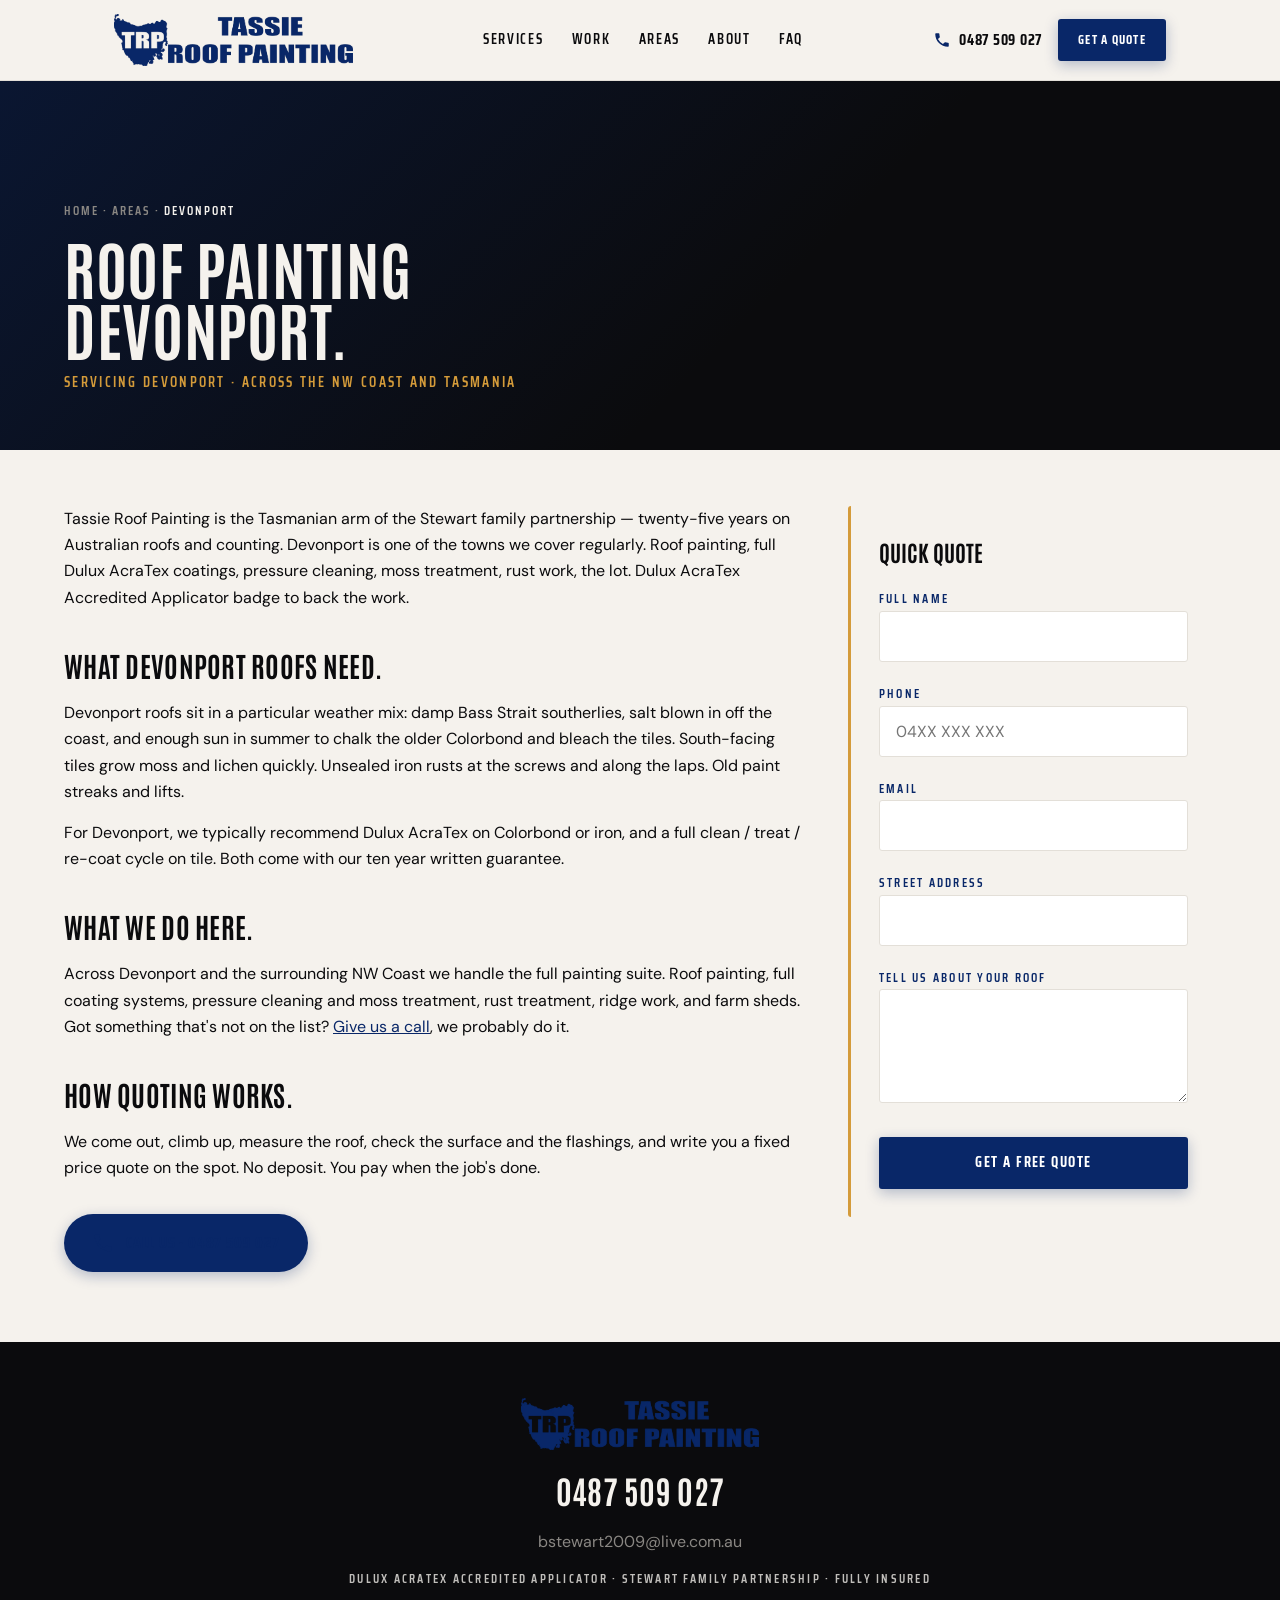
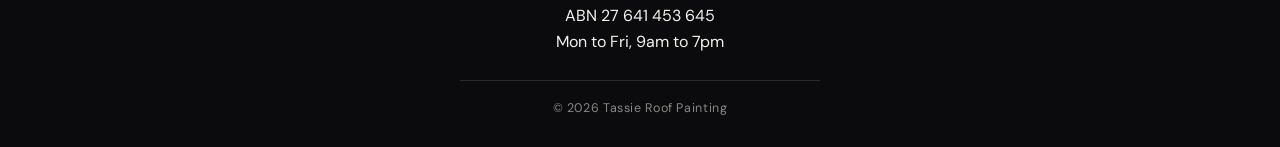
==== service-area.html @ 0e44b900 "Initial site build" ====
<!DOCTYPE html>
<html lang="en-AU">
<head>
  <meta charset="UTF-8">
  <meta name="viewport" content="width=device-width, initial-scale=1.0">
  <title>Roof Painting Devonport · Tassie Roof Painting</title>
  <meta name="description" content="Roof painting for Devonport homes. Colorbond respray, tile re-coating, pressure cleaning, rust treatment. Dulux AcraTex Accredited. Ten year written guarantee. Call 0487 509 027.">

  <link rel="icon" type="image/png" href="images/favicon.png">
  <link rel="icon" type="image/png" sizes="32x32" href="images/favicon.png">
  <link rel="icon" type="image/png" sizes="192x192" href="images/favicon.png">
  <link rel="apple-touch-icon" href="images/favicon.png">
  <link rel="shortcut icon" href="images/favicon.png">
  <meta name="theme-color" content="#092768">

  <link rel="preconnect" href="https://fonts.googleapis.com">
  <link rel="preconnect" href="https://fonts.gstatic.com" crossorigin>
  <link href="https://fonts.googleapis.com/css2?family=Antonio:wght@400;600;700&family=Saira+Condensed:wght@400;500;600;700&family=DM+Sans:wght@400;500;600;700&display=swap" rel="stylesheet">
  <link rel="stylesheet" href="css/main.css">
</head>
<body>

<!-- Hidden Netlify form pre-registration -->
<form name="quote" netlify netlify-honeypot="bot-field" hidden>
  <input type="text" name="name"><input type="tel" name="phone"><input type="email" name="email">
  <input type="text" name="street_address"><textarea name="message"></textarea>
  <input type="file" name="roof_photos" multiple><input type="text" name="bot-field">
</form>

<template id="quote-fields-template">
  <div class="field"><label><span class="field-label">Full Name</span><input type="text" name="name" required autocomplete="name"></label></div>
  <div class="field"><label><span class="field-label">Phone</span><input type="tel" name="phone" required autocomplete="tel" placeholder="04XX XXX XXX"></label></div>
  <div class="field"><label><span class="field-label">Email</span><input type="email" name="email" required autocomplete="email"></label></div>
  <div class="field"><label><span class="field-label">Street address</span><input type="text" name="street_address" required></label></div>
  <div class="field"><label><span class="field-label">Tell us about your roof</span><textarea name="message" required rows="4"></textarea></label></div>
  <button type="submit" class="btn btn-primary form-submit">Get a Free Quote</button>
</template>

<!-- HEADER -->
<header class="site-header" id="site-header">
  <nav class="nav wrap" aria-label="Primary">
    <a href="/" class="brand"><img src="images/logo.png" alt="Tassie Roof Painting" class="brand-logo" width="2911" height="634"></a>
    <ul class="nav-links">
      <li><a href="/#services">Services</a></li>
      <li><a href="/#work">Work</a></li>
      <li><a href="/#areas">Areas</a></li>
      <li><a href="/#about">About</a></li>
      <li><a href="/#faq">FAQ</a></li>
    </ul>
    <div class="nav-cta">
      <a href="tel:0487509027" class="nav-phone">
        <svg viewBox="0 0 24 24" fill="currentColor" aria-hidden="true"><path d="M20 15.5c-1.25 0-2.45-.2-3.57-.57a1 1 0 00-1.02.24l-2.2 2.2a15.1 15.1 0 01-6.59-6.59l2.2-2.2a1 1 0 00.24-1.02A11.36 11.36 0 018.5 4a1 1 0 00-1-1H4a1 1 0 00-1 1c0 9.39 7.61 17 17 17a1 1 0 001-1v-3.5a1 1 0 00-1-1z"/></svg>
        0487 509 027
      </a>
      <button type="button" class="btn btn-primary" data-open-quote>Get a Quote</button>
    </div>
    <button class="nav-burger" aria-label="Open menu" aria-controls="mobile-sheet"><span></span></button>
  </nav>
</header>

<div class="mobile-sheet" id="mobile-sheet" role="dialog" aria-modal="true" aria-hidden="true">
  <div class="mobile-sheet-head">
    <a href="/" class="brand"><img src="images/logo.png" alt="Tassie Roof Painting" class="brand-logo" width="2911" height="634"></a>
    <button class="close" aria-label="Close menu">&#x2715;</button>
  </div>
  <ul>
    <li><a href="/#services">Services</a></li>
    <li><a href="/#work">Work</a></li>
    <li><a href="/#areas">Areas</a></li>
    <li><a href="/#about">About</a></li>
    <li><a href="/#faq">FAQ</a></li>
  </ul>
  <div class="mobile-cta">
    <a href="tel:0487509027" class="btn btn-outline-light">Call 0487 509 027</a>
    <button type="button" class="btn btn-primary" data-open-quote>Get a Quote</button>
  </div>
</div>

<!-- LOCAL HERO -->
<section class="local-hero">
  <div class="wrap">
    <nav class="breadcrumb" aria-label="Breadcrumb">
      <a href="/">Home</a> &middot; <a href="/#areas">Areas</a> &middot; <span class="current">Devonport</span>
    </nav>
    <h1 class="display">Roof Painting<br>Devonport.</h1>
    <p class="sub">Servicing Devonport &middot; Across the NW Coast and Tasmania</p>
  </div>
</section>

<!-- BODY -->
<section class="section-paper">
  <div class="wrap local-body">
    <div class="content">
      <p>Tassie Roof Painting is the Tasmanian arm of the Stewart family partnership &mdash; twenty-five years on Australian roofs and counting. Devonport is one of the towns we cover regularly. Roof painting, full Dulux AcraTex coatings, pressure cleaning, moss treatment, rust work, the lot. Dulux AcraTex Accredited Applicator badge to back the work.</p>

      <h2>What Devonport roofs need.</h2>
      <p>Devonport roofs sit in a particular weather mix: damp Bass Strait southerlies, salt blown in off the coast, and enough sun in summer to chalk the older Colorbond and bleach the tiles. South-facing tiles grow moss and lichen quickly. Unsealed iron rusts at the screws and along the laps. Old paint streaks and lifts.</p>
      <p>For Devonport, we typically recommend Dulux AcraTex on Colorbond or iron, and a full clean / treat / re-coat cycle on tile. Both come with our ten year written guarantee.</p>

      <h2>What we do here.</h2>
      <p>Across Devonport and the surrounding NW Coast we handle the full painting suite. Roof painting, full coating systems, pressure cleaning and moss treatment, rust treatment, ridge work, and farm sheds. Got something that's not on the list? <a href="tel:0487509027">Give us a call</a>, we probably do it.</p>

      <h2>How quoting works.</h2>
      <p>We come out, climb up, measure the roof, check the surface and the flashings, and write you a fixed price quote on the spot. No deposit. You pay when the job's done.</p>

      <p style="margin-top:32px;">
        <a href="tel:0487509027" class="phone-pill">
          <svg viewBox="0 0 24 24" fill="currentColor" aria-hidden="true"><path d="M20 15.5c-1.25 0-2.45-.2-3.57-.57a1 1 0 00-1.02.24l-2.2 2.2a15.1 15.1 0 01-6.59-6.59l2.2-2.2a1 1 0 00.24-1.02A11.36 11.36 0 018.5 4a1 1 0 00-1-1H4a1 1 0 00-1 1c0 9.39 7.61 17 17 17a1 1 0 001-1v-3.5a1 1 0 00-1-1z"/></svg>
          <span>Call Us &middot; 0487 509 027</span>
        </a>
      </p>
    </div>

    <aside class="sidebar">
      <h3>Quick Quote</h3>
      <form class="quote-form" name="quote" method="POST" action="/thanks.html" enctype="multipart/form-data" data-netlify="true" netlify-honeypot="bot-field" data-inject-quote-fields>
        <input type="hidden" name="form-name" value="quote">
        <input type="hidden" name="suburb" value="Devonport">
        <p class="honey-field" aria-hidden="true"><label>Don't fill this out: <input name="bot-field" tabindex="-1" autocomplete="off"></label></p>
      </form>
    </aside>
  </div>
</section>

<!-- FOOTER -->
<footer class="footer">
  <div class="wrap">
    <div class="footer-stack">
      <a href="/" class="footer-logo-link" aria-label="Tassie Roof Painting">
        <img src="images/logo.png" alt="Tassie Roof Painting" class="brand-logo" width="2911" height="634">
      </a>
      <a href="tel:0487509027" class="footer-phone">0487 509 027</a>
      <a href="mailto:bstewart2009@live.com.au" class="footer-email">bstewart2009@live.com.au</a>
      <div class="footer-creds">Dulux AcraTex Accredited Applicator &middot; Stewart Family Partnership &middot; Fully Insured</div>
      <div class="footer-meta">
        <p>ABN 27 641 453 645</p>
        <p>Mon to Fri, 9am to 7pm</p>
      </div>
      <div class="footer-line" aria-hidden="true"></div>
      <div class="footer-copy">&copy; <span id="current-year">2026</span> Tassie Roof Painting</div>
    </div>
  </div>
</footer>

<!-- STICKY MOBILE CTA -->
<div class="sticky-cta">
  <a href="tel:0487509027" class="btn btn-outline-light">
    <svg viewBox="0 0 24 24" fill="currentColor" aria-hidden="true"><path d="M20 15.5c-1.25 0-2.45-.2-3.57-.57a1 1 0 00-1.02.24l-2.2 2.2a15.1 15.1 0 01-6.59-6.59l2.2-2.2a1 1 0 00.24-1.02A11.36 11.36 0 018.5 4a1 1 0 00-1-1H4a1 1 0 00-1 1c0 9.39 7.61 17 17 17a1 1 0 001-1v-3.5a1 1 0 00-1-1z"/></svg>
    Call Us
  </a>
  <button type="button" class="btn btn-primary" data-open-quote>Get a Quote</button>
</div>

<!-- QUOTE MODAL -->
<div class="modal" id="quote-modal" role="dialog" aria-modal="true" aria-hidden="true">
  <div class="modal-backdrop" data-close-modal></div>
  <div class="modal-card">
    <button type="button" class="modal-close" aria-label="Close" data-close-modal>&#x2715;</button>
    <div class="modal-title">Quick Quote</div>
    <span class="modal-sub">Drop your details. We'll call you back within 24 hours.</span>
    <form class="modal-quote-form" name="quote" method="POST" action="/thanks.html" enctype="multipart/form-data" data-netlify="true" netlify-honeypot="bot-field" data-inject-quote-fields>
      <input type="hidden" name="form-name" value="quote">
      <input type="hidden" name="suburb" value="Devonport">
      <p class="honey-field" aria-hidden="true"><label>Don't fill this out: <input name="bot-field" tabindex="-1" autocomplete="off"></label></p>
    </form>
  </div>
</div>

<script src="js/main.js"></script>
</body>
</html>
---- css/main.css ----
/* ========================================================================
   Tassie Roof Painting — main.css
   Clean, premium, Tassie tradie. Logo navy + warm ochre accent. Mobile-first with desktop polish.
   ======================================================================== */

/* --- Reset / base --------------------------------------------------- */
*, *::before, *::after { box-sizing: border-box; }
html { -webkit-text-size-adjust: 100%; scroll-behavior: smooth; }
body {
  margin: 0;
  font-family: 'DM Sans', system-ui, sans-serif;
  font-size: 1rem;
  line-height: 1.6;
  color: var(--ink);
  background: var(--paper);
  overflow-x: hidden;
  -webkit-font-smoothing: antialiased;
  -moz-osx-font-smoothing: grayscale;
}
img, svg, video { display: block; max-width: 100%; height: auto; }
a { color: inherit; text-decoration: none; }
button { font: inherit; cursor: pointer; background: none; border: 0; color: inherit; padding: 0; }
ul, ol { margin: 0; padding: 0; list-style: none; }
h1, h2, h3, h4, h5, h6, p { margin: 0; }

/* --- Tokens --------------------------------------------------------- */
:root {
  --ink:        #0B0B0D;
  --graphite:   #1C1C1E;
  --steel:      #2A2A2E;
  --concrete:   #8A8783;
  --paper:      #F5F2ED;
  --line:       #E3DFD8;
  --brand:      #092768;
  --brand-deep: #051A48;
  --accent:     #D49B3A;
  --white:      #FFFFFF;

  --section-py: 56px;
  --max-w: 1200px;
  --header-w: 1100px;
  --pad-x: 24px;
  --radius: 3px;

  --font-display: 'Antonio', sans-serif;
  --font-ui:      'Saira Condensed', sans-serif;
  --font-body:    'DM Sans', system-ui, sans-serif;

  --shadow-sm: 0 2px 8px rgba(0,0,0,.06);
  --shadow-md: 0 8px 24px rgba(0,0,0,.10);
  --shadow-lg: 0 24px 60px rgba(0,0,0,.18);
  --shadow-brand:       0 4px 14px rgba(9,39,104,.28);
  --shadow-brand-hover: 0 8px 20px rgba(9,39,104,.40);
  --shadow-card-hover:  0 14px 28px -14px rgba(0,0,0,.25);

  --ease: cubic-bezier(.2,.6,.2,1);
  --t: 200ms;
}

@media (max-width: 720px) {
  :root { --section-py: 40px; --pad-x: 16px; }
}

/* --- Layout primitives --------------------------------------------- */
.wrap {
  max-width: var(--max-w);
  margin: 0 auto;
  padding: 0 var(--pad-x);
}
section { padding: var(--section-py) 0; }
.section-paper { background: var(--paper); color: var(--ink); }
.section-dark  { background: var(--ink);   color: var(--paper); }

.section-head {
  max-width: 820px;
  margin: 0 auto 28px;
  text-align: center;
}
.section-head h2 {
  font-family: var(--font-display);
  font-weight: 700;
  font-size: clamp(2rem, 3.5vw + 1rem, 3.5rem);
  line-height: 1;
  letter-spacing: 0.01em;
  text-transform: uppercase;
  margin: 12px 0 16px;
}
.section-head p {
  font-size: 1.0625rem;
  color: var(--concrete);
  max-width: 640px;
  margin: 0 auto;
}
.section-dark .section-head p { color: rgba(245,242,237,.78); }

.eyebrow {
  display: inline-block;
  font-family: var(--font-ui);
  font-weight: 600;
  font-size: 0.75rem;
  letter-spacing: 0.2em;
  text-transform: uppercase;
  color: var(--brand);
}
.section-dark .eyebrow { color: var(--accent); }

/* --- Reveal on scroll ---------------------------------------------- */
.reveal {
  opacity: 0;
  transform: translateY(16px);
  transition: opacity .7s var(--ease), transform .7s var(--ease);
}
.reveal.is-visible { opacity: 1; transform: translateY(0); }
@media (prefers-reduced-motion: reduce) {
  .reveal { opacity: 1 !important; transform: none !important; transition: none; }
}

/* --- Buttons ------------------------------------------------------- */
.btn {
  display: inline-flex;
  align-items: center;
  justify-content: center;
  gap: 10px;
  min-height: 52px;
  padding: 0 26px;
  font-family: var(--font-ui);
  font-weight: 700;
  font-size: 0.9rem;
  letter-spacing: 0.10em;
  text-transform: uppercase;
  border: 2px solid transparent;
  border-radius: var(--radius);
  transition: background var(--t) var(--ease), color var(--t) var(--ease),
              border-color var(--t) var(--ease), transform var(--t) var(--ease),
              box-shadow var(--t) var(--ease);
  white-space: nowrap;
}
.btn .arrow { width: 18px; height: 18px; transition: transform var(--t) var(--ease); }
.btn:hover { transform: translateY(-2px); }
.btn:hover .arrow { transform: translateX(4px); }

.btn-primary { background: var(--brand); color: #fff; border-color: var(--brand); box-shadow: var(--shadow-brand); }
.btn-primary:hover { background: var(--brand-deep); border-color: var(--brand-deep); box-shadow: var(--shadow-brand-hover); }
.btn-outline-light { background: transparent; color: var(--paper); border-color: var(--paper); }
.btn-outline-light:hover { background: var(--paper); color: var(--ink); }
.btn-outline-dark  { background: transparent; color: var(--ink); border-color: var(--ink); }
.btn-outline-dark:hover  { background: var(--ink); color: var(--paper); }

.phone-pill {
  display: inline-flex;
  align-items: center;
  gap: 12px;
  padding: 16px 28px;
  background: var(--brand);
  color: #fff;
  border-radius: 999px;
  font-family: var(--font-ui);
  font-weight: 700;
  letter-spacing: 0.05em;
  text-transform: uppercase;
  box-shadow: var(--shadow-brand);
  transition: background var(--t) var(--ease), transform var(--t) var(--ease), box-shadow var(--t) var(--ease);
}
.phone-pill svg { width: 22px; height: 22px; }
.phone-pill:hover { background: var(--brand-deep); transform: translateY(-2px); box-shadow: var(--shadow-brand-hover); }
.phone-pill-sm { padding: 12px 22px; font-size: 0.875rem; }
@media (max-width: 480px) {
  .phone-pill { padding: 12px 20px; font-size: 0.875rem; }
  .phone-pill svg { width: 18px; height: 18px; }
}

/* --- Top announce ticker ------------------------------------------ */
.announce-bar {
  position: relative;
  z-index: 1;
  background: var(--ink);
  color: var(--paper);
  border-bottom: 1px solid var(--steel);
  overflow: hidden;
  height: 40px;
  display: flex;
  align-items: center;
}
.announce-track {
  display: inline-flex;
  align-items: center;
  white-space: nowrap;
  animation: marquee 60s linear infinite;
  font-family: var(--font-ui);
  font-weight: 600;
  font-size: 0.78rem;
  letter-spacing: 0.18em;
  text-transform: uppercase;
}
.announce-track:hover { animation-play-state: paused; }
.announce-track span { padding: 0 18px; }
.announce-track .hot { color: var(--accent); }
.announce-track .dot { color: var(--steel); padding: 0 6px; }

@keyframes marquee {
  from { transform: translateX(0); }
  to   { transform: translateX(-50%); }
}

/* --- Site header / nav -------------------------------------------- */
.site-header {
  position: sticky;
  top: 0;
  z-index: 100;
  background: var(--paper);
  color: var(--ink);
  border-bottom: 1px solid var(--line);
  transition: background var(--t) var(--ease), box-shadow var(--t) var(--ease), border-color var(--t) var(--ease);
}
.site-header.is-scrolled {
  background: var(--paper);
  box-shadow: 0 4px 20px rgba(0,0,0,.08);
}
.nav {
  display: flex;
  align-items: center;
  justify-content: space-between;
  gap: 20px;
  padding: 14px 16px;
  max-width: var(--header-w);
  margin: 0 auto;
}
@media (min-width: 721px) {
  .nav { padding: 14px var(--pad-x); }
}
.brand { display: inline-flex; align-items: center; }
.brand-logo {
  height: 52px;
  width: auto;
  display: block;
  object-fit: contain;
}
.footer-brand .brand-logo,
.site-footer .brand-logo { height: 64px; }
.mobile-sheet-head .brand-logo { height: 38px; width: auto; display: block; }

.brand-text {
  font-family: var(--font-display);
  font-weight: 700;
  font-size: 1.5rem;
  letter-spacing: 0.01em;
  text-transform: uppercase;
  line-height: 0.9;
  color: var(--paper);
}
.brand-text small {
  display: block;
  font-family: var(--font-ui);
  font-size: 0.65rem;
  font-weight: 500;
  letter-spacing: 0.18em;
  color: var(--accent);
  margin-top: 4px;
}

.nav-links {
  display: flex;
  gap: 28px;
  font-family: var(--font-ui);
  font-weight: 600;
  font-size: 0.9rem;
  letter-spacing: 0.12em;
  text-transform: uppercase;
}
.nav-links a { color: var(--ink); transition: color var(--t) var(--ease); }
.nav-links a:hover { color: var(--brand); }

.nav-cta { display: flex; align-items: center; gap: 16px; }
.nav-phone {
  display: inline-flex;
  align-items: center;
  gap: 8px;
  font-family: var(--font-ui);
  font-weight: 700;
  font-size: 0.95rem;
  letter-spacing: 0.05em;
  color: var(--ink);
  transition: color var(--t) var(--ease);
}
.nav-phone:hover { color: var(--brand); }
.nav-phone svg { width: 18px; height: 18px; color: var(--brand); }
.nav .btn { min-height: 42px; padding: 0 18px; font-size: 0.78rem; }

.nav-burger {
  display: none;
  width: 44px;
  height: 44px;
  position: relative;
}
.nav-burger span,
.nav-burger span::before,
.nav-burger span::after {
  content: '';
  position: absolute;
  left: 50%;
  width: 22px;
  height: 2px;
  background: var(--ink);
  transform: translateX(-50%);
  transition: transform .3s var(--ease), top .3s var(--ease);
}
.nav-burger span { top: 50%; transform: translate(-50%, -50%); }
.nav-burger span::before { top: -7px; }
.nav-burger span::after  { top:  7px; }

@media (max-width: 960px) {
  .nav-links { display: none; }
  .nav-phone { display: none; }
  .nav-cta .btn { display: none; }
  .nav-burger { display: block; }
}

/* --- Mobile drawer ------------------------------------------------- */
.mobile-sheet {
  position: fixed;
  inset: 0 0 0 auto;
  width: min(360px, 90vw);
  background: var(--ink);
  color: var(--paper);
  z-index: 100;
  transform: translateX(100%);
  transition: transform .35s var(--ease);
  display: flex;
  flex-direction: column;
  padding: 24px;
}
.mobile-sheet.is-open { transform: translateX(0); box-shadow: var(--shadow-lg); }
.mobile-sheet-head {
  background: var(--paper);
  padding: 16px 20px;
  margin: -24px -24px 24px;     /* escape parent padding so the paper fills edge-to-edge */
  display: flex;
  align-items: center;
  justify-content: space-between;
  border-bottom: 1px solid var(--line);
}
.mobile-sheet-head .brand {
  display: inline-flex;
  align-items: center;
}
.mobile-sheet-head .close {
  background: transparent;
  border: none;
  color: var(--ink);
  font-size: 1.5rem;
  line-height: 1;
  cursor: pointer;
  padding: 8px;
  margin: 0;
  width: auto;
  height: auto;
  transition: opacity 0.2s ease;
}
.mobile-sheet-head .close:hover {
  opacity: 0.6;
}
.mobile-sheet ul {
  display: flex;
  flex-direction: column;
  gap: 4px;
  flex: 1;
}
.mobile-sheet ul a {
  display: block;
  padding: 14px 0;
  font-family: var(--font-display);
  font-size: 1.75rem;
  font-weight: 700;
  text-transform: uppercase;
  letter-spacing: 0.01em;
  border-bottom: 1px solid var(--steel);
  color: var(--paper);
}
.mobile-cta { display: flex; flex-direction: column; gap: 12px; margin-top: 20px; }

/* ===== HERO BASE ===== */
.hero {
  position: relative;
  color: var(--paper);
  isolation: isolate;
  overflow: hidden;
  background: var(--ink);
}

/* DESKTOP HERO IMAGE — full-bleed cover */
.hero-bg-desktop {
  position: absolute;
  inset: 0;
  width: 100%;
  height: 100%;
  object-fit: cover;
  object-position: center center;
  z-index: 0;
  display: block;
}

/* MOBILE HERO IMAGE — hidden by default, swapped in below 720px */
.hero-bg-mobile {
  display: none;
}

.hero-content {
  position: relative;
  z-index: 2;
  width: 100%;
  max-width: 880px;
  margin: 0 auto;
  text-align: center;
  display: flex;
  flex-direction: column;
  align-items: center;
  gap: 22px;
}

.hero-top,
.hero-bottom {
  display: flex;
  flex-direction: column;
  align-items: center;
  gap: 18px;
  text-align: center;
  width: 100%;
}

.hero-eyebrow {
  color: var(--accent);
  font-family: 'Saira Condensed', sans-serif;
  font-weight: 700;
  font-size: 0.78rem;
  letter-spacing: 0.18em;
  text-transform: uppercase;
  margin: 0;
  text-shadow: 0 2px 8px rgba(0, 0, 0, 0.7);
}

.hero-headline {
  color: var(--paper);
  font-family: 'Antonio', sans-serif;
  font-weight: 800;
  font-size: clamp(2.6rem, 5.5vw, 4.4rem);
  line-height: 0.95;
  letter-spacing: 0.01em;
  text-transform: uppercase;
  margin: 0;
  text-shadow: 0 4px 16px rgba(0, 0, 0, 0.75);
}

.hero-sub {
  color: var(--paper);
  font-size: 1rem;
  line-height: 1.55;
  max-width: 580px;
  margin: 0 auto;
  text-shadow: 0 2px 8px rgba(0, 0, 0, 0.7);
}

.hero-sub-mobile  { display: none; }
.hero-sub-desktop { display: block; }

.hero-ctas {
  display: flex;
  flex-direction: row;
  gap: 14px;
  justify-content: center;
  flex-wrap: wrap;
  margin-top: 4px;
}

.hero-trust {
  display: flex;
  flex-wrap: wrap;
  justify-content: center;
  align-items: center;
  gap: 6px 16px;
  margin-top: 14px;
}

.hero-trust span {
  font-family: 'Saira Condensed', sans-serif;
  font-weight: 600;
  font-size: 0.72rem;
  letter-spacing: 0.18em;
  text-transform: uppercase;
  color: var(--accent);
  white-space: nowrap;
  text-shadow: 0 2px 6px rgba(0, 0, 0, 0.7);
}
.hero-trust .sep {
  color: rgba(245, 242, 237, 0.5);
}

/* Hero bottom bar — desktop only (CTAs left/right of centered scroll arrow) */
.hero-bottom-bar { display: none; }

/* ===== DESKTOP HERO (≥721px) — text TOP-anchored, sits above the roof ===== */
@media (min-width: 721px) {
  .hero {
    min-height: 820px;
    display: flex;
    align-items: flex-start;
    justify-content: center;
    padding: 100px 24px 80px;
  }

  /* Eyebrow hidden on desktop only — overlapped the red roof tiles.
     Mobile keeps it (the upper sky reads cleanly there). */
  .hero-eyebrow {
    display: none;
  }

  /* Tighter gap so the whole block fits in the sky area above the roof */
  .hero-content {
    gap: 18px;
    max-width: 820px;
  }

  /* Stronger gradient at the top where the text sits, lighter
     in the middle/bottom so the truck stays visible */
  .hero::before {
    content: "";
    position: absolute;
    inset: 0;
    z-index: 1;
    pointer-events: none;
    background: linear-gradient(
      180deg,
      rgba(0,0,0,0.65) 0%,
      rgba(0,0,0,0.50) 25%,
      rgba(0,0,0,0.20) 55%,
      rgba(0,0,0,0.30) 85%,
      rgba(0,0,0,0.45) 100%
    );
  }

  .hero-headline {
    font-size: clamp(3.6rem, 6.5vw, 5.4rem);
    line-height: 0.95;
    max-width: 880px;
  }

  .hero-sub {
    font-size: 0.95rem;
    line-height: 1.5;
    max-width: 580px;
  }

  /* Trust strip hidden on desktop — replaced by bottom bar with CTAs */
  .hero-trust { display: none !important; }

  /* Original .hero-ctas hidden on desktop — CTAs live in the bottom bar */
  .hero-content .hero-ctas { display: none; }

  /* Bottom bar: GET A FREE QUOTE | scroll arrow | CALL US */
  .hero-bottom-bar {
    display: grid;
    grid-template-columns: 1fr auto 1fr;
    align-items: center;
    gap: 32px;
    position: absolute;
    bottom: 32px;
    left: 0;
    right: 0;
    padding: 0 48px;
    z-index: 3;
  }
  .hero-bottom-bar .hero-cta-left  { justify-self: end; }
  .hero-bottom-bar .hero-cta-right { justify-self: start; }

  .hero-scroll-arrow {
    width: 48px;
    height: 48px;
    border-radius: 50%;
    background: rgba(255, 255, 255, 0.1);
    border: 1px solid rgba(255, 255, 255, 0.4);
    display: flex;
    align-items: center;
    justify-content: center;
    color: var(--paper);
    transition: background 200ms ease, transform 200ms ease;
    animation: hero-arrow-bounce 2s ease-in-out infinite;
  }
  .hero-scroll-arrow:hover {
    background: rgba(255, 255, 255, 0.2);
    transform: scale(1.05);
  }
  .hero-scroll-arrow svg {
    width: 22px;
    height: 22px;
  }
  @keyframes hero-arrow-bounce {
    0%, 100% { transform: translateY(0); }
    50%      { transform: translateY(6px); }
  }
}

/* ===== MOBILE HERO (≤720px) — text in UPPER PORTION ===== */
@media (max-width: 720px) {
  .hero {
    height: auto !important;
    min-height: 0 !important;
    padding: 0 !important;
    margin: 0 !important;
    display: block !important;
    background: transparent !important;
    position: relative;
    overflow: hidden;
  }

  /* Hide desktop image on mobile */
  .hero-bg-desktop { display: none; }

  /* Mobile image at NATURAL dimensions — no cropping, ever */
  .hero-bg-mobile {
    display: block !important;
    width: 100% !important;
    height: auto !important;
    margin: 0 !important;
    padding: 0 !important;
    vertical-align: top !important;
    position: relative !important;
    object-fit: unset !important;
    object-position: unset !important;
    aspect-ratio: unset !important;
  }

  /* Strong top-half gradient so the eyebrow + headline + sub
     overlay the bright sky cleanly. Lower half stays clear so
     the truck is visible. */
  .hero::before {
    content: "";
    position: absolute;
    inset: 0;
    z-index: 1;
    pointer-events: none;
    background: linear-gradient(
      180deg,
      rgba(0,0,0,0.80) 0%,
      rgba(0,0,0,0.65) 25%,
      rgba(0,0,0,0.35) 45%,
      rgba(0,0,0,0.10) 65%,
      rgba(0,0,0,0.20) 100%
    );
  }

  .hero-content {
    position: absolute;
    top: 56px;
    left: 0;
    right: 0;
    z-index: 2;
    padding: 0 20px;
    margin: 0 auto;
    gap: 16px;
    max-width: 340px;
  }

  .hero-eyebrow {
    font-size: 0.65rem;
    letter-spacing: 0.14em;
  }

  /* Headline width matches the eyebrow line above. Flat font-size
     (no clamp) so it doesn't shrink at very small viewports. */
  .hero-headline {
    font-size: 2.45rem;
    line-height: 0.95;
    max-width: none;
  }

  .hero-sub-desktop { display: none; }
  .hero-sub-mobile  { display: block; }

  .hero-sub,
  .hero-sub-mobile {
    font-size: 0.82rem;
    line-height: 1.5;
    max-width: 320px;
  }

  /* Hide CTAs on mobile — sticky bottom bar handles call/quote */
  .hero-ctas { display: none !important; }

  /* Hide trust strip on mobile to keep hero clean */
  .hero-trust { display: none !important; }

  /* Hide bottom-bar on mobile — sticky bottom CTA handles call/quote */
  .hero-bottom-bar { display: none; }
}

/* --- Services ticker (under hero) --------------------------------- */
.ticker {
  background: var(--brand);
  color: #fff;
  overflow: hidden;
  height: 40px;                              /* match .announce-bar */
  display: flex;
  align-items: center;
  border-top: 1px solid var(--brand-deep);
  border-bottom: 1px solid var(--brand-deep);
}
.ticker-track {
  display: inline-flex;
  align-items: center;
  white-space: nowrap;
  animation: marquee 50s linear infinite;
  font-family: var(--font-ui);
  font-weight: 600;                          /* match .announce-track */
  font-size: 0.78rem;                        /* match .announce-track */
  letter-spacing: 0.18em;                    /* match .announce-track */
  text-transform: uppercase;
}
.ticker-track:hover { animation-play-state: paused; }
.ticker-track span { padding: 0 18px; }      /* match .announce-track span */
.ticker-track .sep { color: var(--accent); padding: 0 6px; }  /* match .announce-track .dot */

/* --- Services cards ----------------------------------------------- */
.services-grid {
  display: grid;
  grid-template-columns: repeat(3, 1fr);
  gap: 14px;
}
@media (max-width: 960px) { .services-grid { grid-template-columns: repeat(2, 1fr); } }
@media (max-width: 480px) { .services-grid { grid-template-columns: 1fr; gap: 20px; } }

.service-card {
  position: relative;
  background: #fff;
  border: 1px solid var(--line);
  border-radius: var(--radius);
  padding: 32px 24px 24px;
  min-height: 240px;
  display: flex;
  flex-direction: column;
  transition: transform .3s var(--ease), box-shadow .3s var(--ease), border-color .3s var(--ease);
  overflow: visible;
}
.service-card::before {
  content: '';
  position: absolute;
  top: 0; left: 0; right: 0;
  height: 3px;
  background: var(--accent);
  border-top-left-radius: var(--radius);
  border-top-right-radius: var(--radius);
}
.service-card:hover {
  transform: translateY(-4px);
  border-color: var(--accent);
  box-shadow: var(--shadow-card-hover);
}
.service-card .service-icon {
  width: 32px;
  height: 32px;
  color: var(--accent);
  margin-bottom: 16px;
  transition: transform .3s var(--ease);
}
.service-card:hover .service-icon { transform: scale(1.08); }
.service-card h3 {
  font-family: var(--font-display);
  font-weight: 700;
  font-size: 1.5rem;
  letter-spacing: 0.01em;
  text-transform: uppercase;
  margin-bottom: 10px;
  line-height: 1.05;
}
.service-card p {
  color: var(--concrete);
  font-size: 0.96rem;
  line-height: 1.55;
  margin-bottom: 18px;
  flex: 1;
}
.service-card .learn {
  font-family: var(--font-ui);
  font-weight: 700;
  font-size: 0.82rem;
  letter-spacing: 0.12em;
  text-transform: uppercase;
  color: var(--accent);
  display: inline-flex;
  align-items: center;
  gap: 6px;
  align-self: flex-start;
}
.service-card .learn .arrow { transition: transform var(--t) var(--ease); display: inline-block; }
.service-card:hover .learn .arrow { transform: translateX(4px); }

.service-card .service-tag,
.service-card .service-sticker {
  position: absolute;
  top: -14px;
  right: -14px;
  width: 64px;
  height: 64px;
  border-radius: 50%;
  background: var(--accent);
  color: var(--white);
  display: flex;
  align-items: center;
  justify-content: center;
  font-family: 'Saira Condensed', sans-serif;
  font-weight: 700;
  font-size: 0.7rem;
  letter-spacing: 0.1em;
  text-transform: uppercase;
  transform: rotate(-8deg);
  box-shadow: 0 6px 14px rgba(9,39,104,0.25);
  z-index: 5;
  transition: transform var(--t) var(--ease);
}
.service-card:hover .service-tag,
.service-card:hover .service-sticker {
  transform: rotate(-4deg) scale(1.05);
}
/* "Premium" variant — uses brand navy instead of accent ochre, sits left */
.service-card .service-tag.service-tag-new {
  background: var(--brand);
  color: var(--white);
  width: 70px;
  height: 70px;
  font-size: 0.65rem;
  letter-spacing: 0.08em;
}

/* --- Service price badge (e.g. "From $18/m²") -------------------- */
/* Sits below the round POPULAR sticker on cards that have both, or
   top-right alone on cards without a service-tag. Pill shape, brand navy. */
.service-card .service-price-badge {
  position: absolute;
  top: 16px;
  left: 16px;
  background: var(--brand);
  color: var(--white);
  font-family: 'Saira Condensed', sans-serif;
  font-weight: 700;
  font-size: 0.78rem;
  letter-spacing: 0.05em;
  text-transform: uppercase;
  padding: 6px 12px;
  border-radius: 999px;
  box-shadow: 0 4px 10px rgba(9,39,104,0.18);
  z-index: 4;
  white-space: nowrap;
  transition: transform var(--t) var(--ease);
}
.service-card:hover .service-price-badge {
  transform: translateY(-2px);
}

.services-cta-block {
  text-align: center;
  margin-top: 40px;
  padding-top: 32px;
  border-top: 1px solid var(--line);
}

/* --- Why Choose Us tiles (reuses .service-card; 4-col grid) -------- */
#why .services-grid {
  grid-template-columns: repeat(4, 1fr);
}
@media (max-width: 960px) { #why .services-grid { grid-template-columns: repeat(2, 1fr); } }
@media (max-width: 480px) { #why .services-grid { grid-template-columns: 1fr; } }
.reason-num {
  display: block;
  font-family: 'Antonio', sans-serif;
  font-weight: 800;
  font-size: 2.5rem;
  line-height: 1;
  color: var(--brand);
  margin-bottom: 8px;
}
.services-also {
  font-size: 1rem;
  color: var(--concrete);
  max-width: 720px;
  margin: 0 auto 20px;
}

/* --- Common Roof Problems (constant-drift marquee) -------------- */
/* (.problems-section uses the global section padding token now —
    no per-section override needed.) */
.problems-marquee {
  overflow: hidden;
  position: relative;
  margin: 32px 0 28px;
  -webkit-mask-image: linear-gradient(90deg, transparent 0, black 8%, black 92%, transparent 100%);
  mask-image: linear-gradient(90deg, transparent 0, black 8%, black 92%, transparent 100%);
}
.problems-track {
  display: flex;
  gap: 16px;
  width: max-content;
  animation: problems-drift 60s linear infinite;
}
.problems-marquee:hover .problems-track {
  animation-play-state: paused;
}
.problem-tile {
  flex: 0 0 320px;
  background: var(--white);
  border-top: 3px solid var(--accent);
  padding: 28px 24px;
  border-radius: var(--radius);
  box-shadow: 0 2px 12px rgba(14, 42, 79, 0.06);
}
.problem-tile h3 {
  color: var(--brand);
  font-family: 'Antonio', sans-serif;
  font-weight: 800;
  font-size: 1.15rem;
  line-height: 1.1;
  margin: 0 0 10px;
  text-transform: uppercase;
  letter-spacing: 0.01em;
}
.problem-tile p {
  margin: 0;
  font-size: 0.92rem;
  line-height: 1.5;
  color: var(--ink);
}
@keyframes problems-drift {
  from { transform: translateX(0); }
  to   { transform: translateX(-50%); }
}
@media (prefers-reduced-motion: reduce) {
  .problems-track { animation: none; }
}

.problems-cta {
  text-align: center;
  margin-top: 32px;
  display: flex;
  flex-direction: column;
  align-items: center;
  gap: 0;
}
.problems-cta-lead {
  font-family: 'Saira Condensed', sans-serif;
  font-weight: 600;
  font-size: 0.9rem;
  letter-spacing: 0.06em;
  color: var(--ink);
  margin: 0 0 16px;
}

@media (max-width: 720px) {
  /* .problems-section padding now follows global token */
  .problem-tile {
    flex: 0 0 280px;
    padding: 22px 18px;
  }
  .problem-tile h3 { font-size: 1rem; }
  .problem-tile p { font-size: 0.84rem; }
  .problems-track { animation-duration: 50s; }
  .problems-cta-lead { font-size: 0.8rem; }
}

/* --- Trust section (Accredited By) -------------------------------- */
.trust-section {
  padding-top: 18px !important;
  padding-bottom: 18px !important;
}
.trust-header {
  text-align: center;
  margin-bottom: 32px;
}
.trust-section .trust-header {
  margin-bottom: 12px;
}
.trust-badge-row {
  display: flex;
  flex-wrap: wrap;
  justify-content: center;
  align-items: center;
  gap: 32px 48px;
  max-width: 900px;
  margin: 0 auto;
}
.trust-badge {
  display: flex;
  flex-direction: column;
  align-items: center;
  justify-content: flex-start;
  gap: 10px;
  min-width: 0;
  transition: transform var(--t) var(--ease);
}
.trust-badge:hover { transform: translateY(-2px); }
.trust-badge-mark {
  display: flex;
  align-items: center;
  justify-content: center;
  height: 1.8rem;
  font-family: 'Antonio', sans-serif;
  font-weight: 800;
  font-size: 1.6rem;
  letter-spacing: 0.02em;
  color: var(--brand);
  text-transform: uppercase;
  line-height: 1;
  white-space: nowrap;
}
.trust-badge-label {
  display: flex;
  align-items: center;
  justify-content: center;
  text-align: center;
  line-height: 1.2;
  min-height: 2.2em;
  font-family: 'Saira Condensed', sans-serif;
  font-weight: 600;
  font-size: 0.72rem;
  letter-spacing: 0.18em;
  text-transform: uppercase;
  color: var(--concrete);
}
.trust-badge-divider {
  width: 1px;
  height: 48px;
  background: var(--line);
  flex-shrink: 0;
}
@media (max-width: 720px) {
  .trust-section {
    padding-top: 6px !important;
    padding-bottom: 6px !important;
  }
  .trust-section .trust-header { margin-bottom: 8px; }
  .trust-header { margin-bottom: 20px; }
  .trust-badge-row {
    gap: 20px 12px;
    flex-wrap: nowrap;
  }
  .trust-badge {
    flex: 1 1 33%;
    min-width: 0;
  }
  .trust-badge-mark {
    height: 1.1rem;
    font-size: 0.78rem;
  }
  .trust-badge-label {
    font-size: 0.5rem;
    letter-spacing: 0.1em;
    min-height: 2em;
  }
  .trust-badge-divider { height: 32px; }
}

/* --- Stats strip --------------------------------------------------- */
.stats-strip {
  padding: var(--section-py) 0;
  background: var(--paper);
  border-top: 1px solid var(--line);
}
.stats-row {
  display: grid;
  grid-template-columns: repeat(3, 1fr);
  align-items: center;
  gap: 0;
}
.stats-item {
  display: flex;
  flex-direction: column;
  align-items: center;
  text-align: center;
  padding: 8px 16px;
  position: relative;
}
.stats-item + .stats-item::before {
  content: '';
  position: absolute;
  left: 0;
  top: 20%;
  height: 60%;
  width: 1px;
  background: var(--line);
}
.stats-num {
  font-family: var(--font-display);
  font-weight: 800;
  font-size: clamp(3rem, 6vw, 5rem);
  line-height: 1;
  color: var(--brand);
  letter-spacing: 0.01em;
}
.stats-label {
  font-family: var(--font-ui);
  font-weight: 600;
  font-size: 0.78rem;
  letter-spacing: 0.18em;
  text-transform: uppercase;
  color: var(--concrete);
  margin-top: 12px;
}
@media (max-width: 720px) {
  .stats-row { grid-template-columns: 1fr; gap: 28px; }
  .stats-item::before { display: none !important; }
}

/* --- Featured Job · before/after slider --------------------------- */
.featured-job .ba-slider { margin-top: 24px; }

.ba-slider {
  position: relative;
  width: 100%;
  max-width: 1100px;
  margin: 0 auto;
  aspect-ratio: 797 / 430;   /* matches actual cropped image dims */
  overflow: hidden;
  border-radius: var(--radius);
  background: var(--ink);
  user-select: none;
  touch-action: none;
  cursor: ew-resize;
}

.ba-slider .pane {
  position: absolute;
  inset: 0;
  width: 100%;
  height: 100%;
  overflow: hidden;
}

.ba-slider .pane img {
  position: absolute;
  inset: 0;
  width: 100%;
  height: 100%;
  object-fit: cover;
  object-position: center center;
  display: block;
}

.ba-slider .pane.before { z-index: 1; }
.ba-slider .pane.after  { z-index: 2; clip-path: inset(0 0 0 50%); }

@media (max-width: 720px) {
  .ba-slider { aspect-ratio: 797 / 430; }
}

/* Drag handle (vertical line) and grip (round centre puck) */
.ba-slider .handle,
.ba-slider .ba-handle {
  position: absolute;
  top: 0;
  bottom: 0;
  left: 50%;
  width: 2px;
  background: var(--white);
  transform: translateX(-50%);
  cursor: ew-resize;
  z-index: 10;
  pointer-events: none;
  box-shadow: 0 0 12px rgba(0,0,0,.4);
}
.ba-slider .handle-grip {
  position: absolute;
  top: 50%;
  left: 50%;
  transform: translate(-50%, -50%);
  width: 48px;
  height: 48px;
  border-radius: 50%;
  background: var(--white);
  color: var(--brand);
  display: flex;
  align-items: center;
  justify-content: center;
  box-shadow: 0 4px 16px rgba(0,0,0,0.4);
  pointer-events: auto;
  cursor: ew-resize;
}
.ba-slider .handle-grip svg {
  width: 14px;
  height: 14px;
  flex-shrink: 0;
  color: var(--brand);
}
.ba-label {
  position: absolute;
  top: 16px;
  font-family: var(--font-ui);
  font-weight: 700;
  font-size: 0.78rem;
  letter-spacing: 0.18em;
  text-transform: uppercase;
  background: rgba(0,0,0,.6);
  color: #fff;
  padding: 6px 12px;
  pointer-events: none;
  z-index: 3;
  border-radius: 2px;
}
.ba-label-before { left: 16px; }
.ba-label-after  { right: 16px; }

.video-block { margin-top: 32px; max-width: 1100px; margin-left: auto; margin-right: auto; }
.video-wrap {
  position: relative;
  aspect-ratio: 16 / 9;
  background: var(--graphite);
  overflow: hidden;
  border-radius: var(--radius);
}
.media-video { width: 100%; height: 100%; object-fit: cover; }

/* --- About --------------------------------------------------------- */
.about-body {
  max-width: 720px;
  margin: 0 auto;
  text-align: center;
  font-size: 1.0625rem;
  line-height: 1.7;
}
.about-body p { margin-bottom: 18px; color: var(--ink); }
.about-body p:last-child { margin-bottom: 0; }

/* --- Process steps (3 cards) --------------------------------------- */
.process {
  display: grid;
  grid-template-columns: repeat(3, 1fr);
  gap: 20px;
}
@media (max-width: 960px) { .process { grid-template-columns: 1fr; max-width: 540px; margin: 0 auto; } }

.process-step {
  background: #fff;
  border: 1px solid var(--line);
  border-radius: var(--radius);
  overflow: hidden;
  transition: transform .3s var(--ease), border-color .3s var(--ease), box-shadow .3s var(--ease);
}
.process-step:hover { transform: translateY(-4px); border-color: var(--accent); box-shadow: var(--shadow-card-hover); }
.process-step-img {
  aspect-ratio: 4 / 3;
  background: var(--graphite);
  position: relative;
  overflow: hidden;
}
.process-step-img img { width: 100%; height: 100%; object-fit: cover; }
.process-step-body { padding: 24px; }
.process-step-body .num {
  font-family: var(--font-display);
  font-size: 2.75rem;
  font-weight: 800;
  color: var(--brand);
  line-height: 1;
  letter-spacing: 0.01em;
}
.process-step-body h3 {
  font-family: var(--font-display);
  font-weight: 700;
  font-size: 1.3rem;
  text-transform: uppercase;
  letter-spacing: 0.01em;
  margin: 8px 0 12px;
}
.process-step-body p { color: var(--concrete); font-size: 0.96rem; line-height: 1.55; }

/* --- More Work · B/A carousel (single visible slide + dots) ------- */
.ba-carousel {
  position: relative;
  max-width: 1100px;
  margin: 0 auto;
}
.ba-carousel-viewport { overflow: hidden; }
.ba-carousel-track {
  display: flex;
  transition: transform .45s var(--ease);
  will-change: transform;
}
.ba-item {
  flex: 0 0 100%;
  padding: 0 4px;
}
.ba-caption {
  margin-bottom: 12px;
  text-align: center;
}
.ba-type {
  font-family: var(--font-ui);
  font-weight: 700;
  font-size: 0.78rem;
  letter-spacing: 0.18em;
  text-transform: uppercase;
  color: var(--accent);
  display: block;
}
.ba-sub {
  display: block;
  margin-top: 6px;
  font-size: 0.92rem;
  color: rgba(245,242,237,.78);
}
/* .ba-carousel .ba-slider inherits 16/9 from base .ba-slider rule above. */

.ba-dots {
  display: flex;
  justify-content: center;
  gap: 10px;
  margin-top: 28px;
}
.ba-dot {
  position: relative;
  width: 9px; height: 9px;
  border-radius: 50%;
  background: rgba(245,242,237,.25);
  transition: background var(--t) var(--ease), transform var(--t) var(--ease);
}
.ba-dot::before {
  content: '';
  position: absolute;
  inset: -18px;
  border-radius: 50%;
}
.ba-dot.is-active { background: var(--accent); transform: scale(1.3); }

/* --- Image placeholder (diagonal stripes) ------------------------- */
.placeholder-stripes {
  position: relative;
  background: repeating-linear-gradient(
    45deg,
    var(--graphite),
    var(--graphite) 12px,
    var(--steel) 12px,
    var(--steel) 24px
  );
  display: flex;
  align-items: center;
  justify-content: center;
  color: var(--concrete);
  font-family: var(--font-ui);
  font-weight: 700;
  font-size: 0.78rem;
  letter-spacing: 0.18em;
  text-transform: uppercase;
  text-align: center;
  padding: 20px;
  min-height: 100%;
}
.ph-label { color: var(--paper); opacity: 0.7; }

/* --- Gallery drift ------------------------------------------------- */
.gallery-viewport { overflow: hidden; margin-top: 8px; }
.gallery-track {
  display: flex;
  gap: 14px;
  padding: 0 var(--pad-x);
  will-change: transform;
}
.gallery-tile {
  flex: 0 0 280px;
  aspect-ratio: 4 / 3;
  background: var(--graphite);
  overflow: hidden;
  position: relative;
  border-radius: var(--radius);
}
.gallery-tile img { width: 100%; height: 100%; object-fit: cover; transition: transform .6s var(--ease); }
.gallery-tile:hover img { transform: scale(1.05); }

.gallery-controls {
  display: flex;
  justify-content: center;
  align-items: center;
  gap: 16px;
  margin-top: 24px;
}
.gallery-arrow {
  width: 48px;
  height: 48px;
  border-radius: 50%;
  background: var(--paper);
  color: var(--brand);
  border: 1px solid var(--line);
  display: flex;
  align-items: center;
  justify-content: center;
  cursor: pointer;
  transition: background 200ms ease, color 200ms ease, transform 200ms ease, border-color 200ms ease;
}
.gallery-arrow:hover {
  background: var(--accent);
  color: var(--white);
  border-color: var(--accent);
  transform: scale(1.05);
}
.gallery-arrow svg {
  width: 18px;
  height: 18px;
}

/* --- Colour guide -------------------------------------------------- */
.colour-grid {
  display: grid;
  grid-template-columns: repeat(4, 1fr);
  gap: 14px;
}
@media (max-width: 960px) { .colour-grid { grid-template-columns: repeat(3, 1fr); } }
@media (max-width: 600px) { .colour-grid { grid-template-columns: repeat(2, 1fr); } }

.colour-card {
  display: flex;
  flex-direction: column;
  background: #fff;
  border: 1px solid var(--line);
  border-radius: var(--radius);
  overflow: hidden;
  transition: border-color var(--t) var(--ease), transform var(--t) var(--ease), box-shadow var(--t) var(--ease);
  text-align: left;
  width: 100%;
}
.colour-card:hover { border-color: var(--accent); transform: translateY(-3px); box-shadow: var(--shadow-card-hover); }
.colour-swatch {
  display: block;
  aspect-ratio: 16 / 9;
  width: 100%;
}
.colour-swatch[data-pale] { box-shadow: inset 0 0 0 1px var(--line); }
.colour-meta {
  padding: 12px 14px;
  display: flex;
  justify-content: space-between;
  align-items: flex-start;
  gap: 8px;
}
.colour-name {
  font-family: var(--font-ui);
  font-weight: 700;
  font-size: 0.92rem;
  letter-spacing: 0.04em;
  text-transform: uppercase;
  display: flex;
  flex-direction: column;
  color: var(--ink);
}
.colour-hex {
  font-family: var(--font-body);
  font-weight: 400;
  font-size: 0.72rem;
  color: var(--concrete);
  letter-spacing: 0.02em;
  text-transform: none;
  margin-top: 2px;
}
.colour-tone {
  font-family: var(--font-ui);
  font-weight: 600;
  font-size: 0.68rem;
  letter-spacing: 0.16em;
  text-transform: uppercase;
  color: var(--accent);
}

.colour-expand-wrap { text-align: center; margin-top: 28px; }
.btn-outline-orange {
  display: inline-flex;
  align-items: center;
  gap: 10px;
  padding: 14px 28px;
  font-family: var(--font-ui);
  font-weight: 700;
  font-size: 0.85rem;
  letter-spacing: 0.12em;
  text-transform: uppercase;
  background: transparent;
  color: var(--accent);
  border: 2px solid var(--accent);
  border-radius: var(--radius);
  transition: background var(--t) var(--ease), color var(--t) var(--ease);
}
.btn-outline-orange:hover { background: var(--accent); color: #fff; }
.btn-outline-orange .chev { width: 16px; height: 16px; transition: transform var(--t) var(--ease); }
.btn-outline-orange[aria-expanded="true"] .chev { transform: rotate(180deg); }

.colour-extra {
  overflow: hidden;
  max-height: 0;
  opacity: 0;
  transition: max-height .5s var(--ease), opacity .35s var(--ease), margin-top .35s var(--ease);
  margin-top: 0;
}
.colour-extra.is-open {
  max-height: 2400px;
  opacity: 1;
  margin-top: 20px;
}
.colour-extra[hidden] { display: none; }

.colour-cta-wrap { text-align: center; margin-top: 40px; }
.colour-cta-lead { font-size: 1rem; margin-bottom: 16px; color: var(--ink); }
.colour-disclaimer {
  font-size: 0.78rem;
  color: var(--concrete);
  max-width: 720px;
  margin: 24px auto 0;
  line-height: 1.5;
}

/* --- Guarantee gauge ---------------------------------------------- */
.guarantee-gauge {
  position: relative;
  width: 240px;
  height: 240px;
  margin: 0 auto;
}
@media (max-width: 720px) {
  .guarantee-gauge { width: 180px; height: 180px; }
  .gauge-num { font-size: 3rem; }
}
.gauge-svg { width: 100%; height: 100%; }
.gauge-track { stroke: var(--line); }
.gauge-arc { stroke: var(--accent); stroke-dasharray: 1; stroke-dashoffset: 1; transition: stroke-dashoffset 1.4s var(--ease); }
.gauge-arc.is-animating { stroke-dashoffset: 0; }
.gauge-text {
  position: absolute;
  inset: 0;
  display: flex;
  flex-direction: column;
  align-items: center;
  justify-content: center;
  text-align: center;
}
.gauge-num {
  font-family: var(--font-display);
  font-size: 4rem;
  font-weight: 800;
  line-height: 1;
  color: var(--brand);
  letter-spacing: 0.01em;
}
.gauge-unit {
  font-family: var(--font-ui);
  font-weight: 700;
  font-size: 1rem;
  letter-spacing: 0.18em;
  text-transform: uppercase;
  color: var(--accent);
  margin-top: 4px;
}
.gauge-sub {
  font-family: var(--font-ui);
  font-weight: 500;
  font-size: 0.78rem;
  letter-spacing: 0.16em;
  text-transform: uppercase;
  color: var(--concrete);
  margin-top: 6px;
}
.guarantee-tagline {
  text-align: center;
  margin-top: 28px;
  font-size: 1rem;
  color: var(--concrete);
}

/* --- Reviews ------------------------------------------------------- */
.reviews-carousel {
  position: relative;
  margin-top: 12px;
}
.reviews-track {
  display: grid;
  grid-auto-flow: column;
  grid-auto-columns: calc((100% - 48px) / 3);
  gap: 24px;
  overflow-x: auto;
  scroll-snap-type: x mandatory;
  scrollbar-width: none;
  -ms-overflow-style: none;
  padding-bottom: 4px;
}
.reviews-track::-webkit-scrollbar { display: none; }
@media (max-width: 960px) {
  .reviews-track { grid-auto-columns: 100%; gap: 16px; }
}
@media (max-width: 720px) {
  .reviews-track {
    grid-auto-columns: 88%;
    gap: 12px;
    padding-left: 0;
    scroll-padding-left: 0;
  }
}
.review-card {
  background: #fff;
  border: 1px solid var(--line);
  border-radius: var(--radius);
  padding: 28px;
  scroll-snap-align: start;
  display: flex;
  flex-direction: column;
  gap: 14px;
}
.review-stars {
  display: flex;
  justify-content: center;
  align-items: center;
  gap: 4px;
}
.review-stars svg { width: 18px; height: 18px; color: #E8B620; }
.review-text {
  font-size: 1rem;
  line-height: 1.55;
  color: var(--ink);
  text-align: center;
  flex: 1;
  margin: 0;
}
.review-name {
  font-family: var(--font-display);
  font-weight: 700;
  font-size: 1.1rem;
  letter-spacing: 0.01em;
  text-transform: uppercase;
  text-align: center;
  margin-top: auto;
}
.review-divider {
  display: block;
  width: 60px;
  height: 1px;
  background: var(--accent);
  align-self: flex-end;
  margin-top: 8px;
}

.reviews-arrow {
  position: absolute;
  top: 50%;
  transform: translateY(-50%);
  width: 44px;
  height: 44px;
  background: var(--brand);
  color: var(--paper);
  border-radius: 50%;
  display: flex;
  align-items: center;
  justify-content: center;
  z-index: 2;
  box-shadow: var(--shadow-brand);
  transition: background var(--t) var(--ease), transform var(--t) var(--ease);
}
.reviews-arrow:hover { background: var(--brand-deep); transform: translateY(calc(-50% - 2px)); }
.reviews-arrow svg { width: 18px; height: 18px; }
.reviews-arrow-prev { left: -22px; }
.reviews-arrow-next { right: -22px; }
@media (max-width: 960px) { .reviews-arrow { display: none; } }

.reviews-dots {
  display: flex;
  gap: 8px;
  justify-content: center;
  margin-top: 28px;
}
.review-dot {
  position: relative;
  width: 9px; height: 9px;
  border-radius: 50%;
  background: var(--line);
  transition: background var(--t) var(--ease), transform var(--t) var(--ease);
}
.review-dot::before {
  content: '';
  position: absolute;
  inset: -18px;
  border-radius: 50%;
}
.review-dot.is-active { background: var(--accent); transform: scale(1.3); }

/* --- Areas We Serve ----------------------------------------------- */
.areas-cols {
  display: grid;
  grid-template-columns: repeat(3, 1fr);
  gap: 32px;
}
@media (max-width: 960px) { .areas-cols { grid-template-columns: 1fr; max-width: 520px; margin: 0 auto; } }

details.areas-col { border-bottom: 1px solid var(--steel); padding-bottom: 12px; }
details.areas-col summary {
  list-style: none;
  cursor: default;
  display: flex;
  align-items: baseline;
  justify-content: space-between;
  gap: 12px;
  padding: 12px 0;
}
details.areas-col summary::-webkit-details-marker { display: none; }
.areas-col-title {
  font-family: var(--font-display);
  font-weight: 700;
  font-size: 1.5rem;
  text-transform: uppercase;
  letter-spacing: 0.01em;
  color: var(--paper);
}
.areas-col-count {
  display: none;
  font-family: var(--font-ui);
  font-weight: 600;
  font-size: 0.75rem;
  letter-spacing: 0.18em;
  text-transform: uppercase;
  color: var(--accent);
}
.areas-col-chev { display: none; color: var(--accent); }
details.areas-col ul {
  display: grid;
  grid-template-columns: 1fr 1fr;
  gap: 6px 16px;
  margin-top: 12px;
}
details.areas-col ul li {
  font-family: var(--font-body);
  font-size: 0.98rem;
  color: var(--paper);
  position: relative;
  padding-left: 18px;
}
details.areas-col ul li::before {
  content: '/';
  color: var(--accent);
  position: absolute;
  left: 0;
  font-weight: 700;
}

@media (max-width: 720px) {
  details.areas-col summary { cursor: pointer; }
  .areas-col-count { display: inline-flex; }
  .areas-col-chev { display: inline-flex; transition: transform var(--t) var(--ease); }
  details.areas-col[open] .areas-col-chev { transform: rotate(180deg); }
  details.areas-col:not([open]) ul { display: none; }
  details.areas-col ul { grid-template-columns: 1fr; }
}

.areas-cta { margin-top: 40px; text-align: center; }

/* --- FAQ ----------------------------------------------------------- */
.faq-list { max-width: 820px; margin: 0 auto; }
.faq-item { border-bottom: 1px solid var(--line); }
.faq-q {
  list-style: none;
  cursor: pointer;
  padding: 22px 0;
  display: flex;
  justify-content: space-between;
  align-items: center;
  gap: 16px;
  font-family: var(--font-ui);
  font-weight: 700;
  font-size: 1.05rem;
  letter-spacing: 0.04em;
  text-transform: uppercase;
  color: var(--ink);
}
.faq-q::-webkit-details-marker { display: none; }
.plus {
  width: 28px;
  height: 28px;
  border-radius: 50%;
  background: var(--accent);
  color: #fff;
  display: inline-flex;
  align-items: center;
  justify-content: center;
  font-family: var(--font-ui);
  font-weight: 700;
  font-size: 1.1rem;
  line-height: 1;
  flex-shrink: 0;
  transition: transform var(--t) var(--ease), background var(--t) var(--ease);
}
.faq-item[open] .plus { transform: rotate(45deg); }
.faq-a {
  padding: 0 0 22px;
  font-size: 1rem;
  line-height: 1.65;
  color: var(--concrete);
  max-width: 720px;
}

/* --- Quote form --------------------------------------------------- */
.quote-section { padding-bottom: calc(var(--section-py) + 20px); }
.quote-form, .lead-popup-form, .modal-quote-form {
  display: flex;
  flex-direction: column;
  gap: 18px;
  max-width: 720px;
  margin: 0 auto;
}
.honey-field { position: absolute; left: -10000px; opacity: 0; pointer-events: none; }
.field { display: flex; flex-direction: column; }
.field-label {
  font-family: var(--font-ui);
  font-weight: 600;
  font-size: 0.78rem;
  letter-spacing: 0.18em;
  text-transform: uppercase;
  color: var(--accent);
  margin-bottom: 6px;
}
.section-paper .field-label { color: var(--brand); }
.field-help { font-size: 0.85rem; color: var(--concrete); margin-bottom: 6px; display: block; }
.field input, .field textarea {
  width: 100%;
  padding: 14px 16px;
  background: var(--ink);
  color: var(--paper);
  border: 1px solid var(--steel);
  font-family: var(--font-body);
  font-size: 1rem;
  border-radius: var(--radius);
  transition: border-color var(--t) var(--ease);
}
.section-paper .field input, .section-paper .field textarea {
  background: #fff;
  color: var(--ink);
  border-color: var(--line);
}
.field input:focus, .field textarea:focus { outline: none; border-color: var(--accent); }

.file-dropzone {
  display: flex;
  flex-direction: column;
  align-items: center;
  justify-content: center;
  gap: 10px;
  padding: 28px;
  background: var(--ink);
  border: 2px dashed var(--steel);
  border-radius: var(--radius);
  cursor: pointer;
  transition: border-color var(--t) var(--ease), background var(--t) var(--ease);
  text-align: center;
}
.section-paper .file-dropzone { background: #fff; border-color: var(--line); }
.file-dropzone:hover, .file-dropzone.is-drag { border-color: var(--accent); }
.file-dropzone input[type="file"] { display: none; }
.dropzone-icon { width: 32px; height: 32px; color: var(--accent); }
.dropzone-text { font-family: var(--font-ui); font-weight: 600; font-size: 0.9rem; letter-spacing: 0.05em; color: var(--paper); }
.section-paper .dropzone-text { color: var(--ink); }

.dropzone-previews { display: flex; flex-wrap: wrap; gap: 8px; margin-top: 8px; }
.dropzone-thumb {
  position: relative;
  width: 80px; height: 80px;
  border: 1px solid var(--steel);
  overflow: hidden;
  border-radius: var(--radius);
}
.dropzone-thumb img { width: 100%; height: 100%; object-fit: cover; }
.dropzone-thumb button {
  position: absolute;
  top: 2px; right: 2px;
  width: 22px; height: 22px;
  border-radius: 50%;
  background: var(--ink);
  color: var(--paper);
  font-size: 0.8rem;
  display: flex; align-items: center; justify-content: center;
}
.dropzone-error { font-size: 0.85rem; color: var(--accent); margin-top: 4px; }

.form-submit { width: 100%; margin-top: 8px; }
.form-note { font-size: 0.85rem; color: var(--concrete); text-align: center; }

/* --- Footer (paper / cream) --------------------------------------- */
.site-footer {
  background: var(--paper);
  color: var(--ink);
  padding: 64px 0 32px;
  border-top: 4px solid var(--accent);
}
.footer-grid {
  display: grid;
  grid-template-columns: 1.4fr 1fr 1fr 1fr;
  gap: 40px;
  margin-bottom: 40px;
}
@media (max-width: 900px) { .footer-grid { grid-template-columns: 1fr 1fr; gap: 32px; } }
@media (max-width: 560px) { .footer-grid { grid-template-columns: 1fr; gap: 28px; } }

.site-footer .footer-col h4 {
  font-family: var(--font-ui);
  font-weight: 700;
  font-size: 0.82rem;
  letter-spacing: 0.18em;
  text-transform: uppercase;
  color: var(--accent);
  margin-bottom: 18px;
  padding-bottom: 10px;
  border-bottom: 1px solid var(--line);
}
.site-footer .footer-col ul li {
  padding: 6px 0;
  font-size: 0.95rem;
  color: var(--ink);
}
.site-footer .footer-col ul li a { color: var(--ink); transition: color var(--t) var(--ease); }
.site-footer .footer-col ul li a:hover { color: var(--accent); }

/* Center the footer brand column on all sizes */
.site-footer .footer-brand {
  display: flex;
  flex-direction: column;
  align-items: center;
  text-align: center;
}
.site-footer .footer-brand .brand-logo,
.site-footer .footer-logo,
.site-footer .brand-logo {
  margin: 0 auto;
}
.site-footer .footer-brand p {
  text-align: center;
  margin-left: auto;
  margin-right: auto;
}
.footer-brand .brand-text {
  display: inline-flex;
  flex-direction: column;
  font-family: var(--font-display);
  font-weight: 800;
  font-size: 1.5rem;
  letter-spacing: 0.01em;
  text-transform: uppercase;
  line-height: 1;
}
.footer-brand .brand-text small {
  font-family: var(--font-ui);
  font-weight: 600;
  font-size: 0.7rem;
  letter-spacing: 0.2em;
  margin-top: 6px;
  color: var(--accent);
}
.site-footer .footer-brand p {
  margin-top: 18px;
  font-size: 0.94rem;
  line-height: 1.55;
  color: var(--concrete);
  max-width: 320px;
}
.footer-social { display: flex; gap: 12px; margin-top: 16px; }
.site-footer .footer-social a {
  width: 36px; height: 36px;
  border: 1px solid var(--line);
  border-radius: var(--radius);
  display: inline-flex;
  align-items: center;
  justify-content: center;
  color: var(--brand);
  transition: background var(--t) var(--ease), color var(--t) var(--ease), border-color var(--t) var(--ease);
}
.site-footer .footer-social a:hover {
  background: var(--accent);
  color: var(--white);
  border-color: var(--accent);
}
.footer-social svg { width: 16px; height: 16px; }

.footer-credentials {
  display: flex;
  flex-wrap: wrap;
  justify-content: center;
  align-items: center;
  gap: 12px 28px;
  padding: 24px 0;
  border-top: 1px solid var(--line);
  list-style: none;
}
.footer-credentials span {
  font-family: 'Saira Condensed', sans-serif;
  font-weight: 600;
  font-size: 0.78rem;
  letter-spacing: 0.14em;
  text-transform: uppercase;
  color: var(--concrete);
  white-space: nowrap;
}
@media (max-width: 720px) {
  .footer-credentials {
    gap: 10px 20px;
    padding: 20px 0;
  }
  .footer-credentials span {
    font-size: 0.68rem;
    letter-spacing: 0.1em;
  }
}

/* Navy band at the very bottom — sits OUTSIDE the main .wrap so it spans full width */
.footer-bottom-band {
  background: var(--brand);
  color: var(--paper);
  padding: 18px 0;
  margin-top: 32px;
}
.footer-bottom-row {
  display: flex;
  justify-content: space-between;
  align-items: center;
  gap: 16px;
  flex-wrap: wrap;
  font-family: 'Saira Condensed', sans-serif;
  font-weight: 500;
  font-size: 0.78rem;
  letter-spacing: 0.06em;
  color: rgba(245, 242, 237, 0.75);
}
.footer-bottom-band .footer-copy,
.footer-bottom-band .footer-email-link {
  margin: 0;
  color: inherit;
  font-size: inherit;
  letter-spacing: inherit;
}
.footer-bottom-band .footer-email-link {
  text-decoration: none;
  transition: color 200ms ease, opacity 200ms ease;
}
.footer-bottom-band .footer-email-link:hover {
  color: var(--accent);
  text-decoration: underline;
}

@media (max-width: 720px) {
  .footer-cta { margin-top: 28px; padding-top: 24px; }
  .footer-bottom-band { padding: 14px 0; margin-top: 20px; }
  .footer-bottom-row {
    flex-direction: column;
    text-align: center;
    gap: 6px;
    font-size: 0.72rem;
  }
}

/* --- Sticky mobile CTA -------------------------------------------- */
.sticky-cta {
  display: none;
  position: fixed;
  left: 0; right: 0; bottom: 0;
  z-index: 60;
  height: 56px;
  gap: 0;
  background: var(--ink);
  border-top: 1px solid var(--steel);
  box-shadow: 0 -4px 20px rgba(0,0,0,.30);
}
.sticky-cta .btn {
  flex: 1;
  height: 56px;
  min-height: 56px;
  font-size: 0.82rem;
  padding: 0 12px;
  border-radius: 0;
  border-width: 0;
}
.sticky-cta .btn svg { width: 16px; height: 16px; }
.sticky-cta .btn-outline-light { border-right: 1px solid var(--steel); }
@media (max-width: 720px) {
  .sticky-cta { display: flex; }
  body { padding-bottom: 64px; }
}

/* --- Lead popup / Modal ------------------------------------------- */
.lead-popup, .modal {
  position: fixed; inset: 0;
  display: none;
  align-items: center;
  justify-content: center;
  z-index: 200;
  padding: 20px;
}
.lead-popup.is-open, .modal.is-open { display: flex; }
.lead-popup-backdrop, .modal-backdrop {
  position: absolute; inset: 0;
  background: rgba(0,0,0,.70);
}

.lead-popup-card {
  position: relative;
  background: var(--ink);
  color: var(--paper);
  width: 100%;
  max-width: 540px;
  max-height: calc(100vh - 40px);
  overflow-y: auto;
  padding: 40px 32px;
  z-index: 1;
  box-shadow: var(--shadow-lg);
  border-top: 4px solid var(--accent);
  border-radius: var(--radius);
  animation: pop .35s var(--ease);
}
.modal-card {
  position: relative;
  background: var(--paper);
  color: var(--ink);
  width: 100%;
  max-width: 540px;
  max-height: calc(100vh - 40px);
  overflow-y: auto;
  padding: 40px 32px;
  z-index: 1;
  box-shadow: var(--shadow-lg);
  border-top: 4px solid var(--accent);
  border-radius: var(--radius);
  animation: pop .35s var(--ease);
}
@keyframes pop {
  from { transform: translateY(20px) scale(.98); opacity: 0; }
  to   { transform: translateY(0)    scale(1);   opacity: 1; }
}
.lead-popup-close, .modal-close {
  position: absolute;
  top: 12px; right: 12px;
  width: 36px; height: 36px;
  font-size: 1.1rem;
  line-height: 1;
}
.lead-popup-close { color: var(--paper); }
.modal-close { color: var(--ink); }

.lead-popup-title, .modal-title {
  font-family: var(--font-display);
  font-size: 2rem;
  font-weight: 800;
  text-transform: uppercase;
  line-height: 1;
  letter-spacing: 0.01em;
}
.lead-popup-accent {
  display: block;
  width: 60px; height: 3px;
  background: var(--accent);
  margin: 16px 0 14px;
}
.lead-popup-sub, .modal-sub {
  font-size: 1rem;
  color: rgba(245,242,237,.78);
  margin-bottom: 24px;
  display: block;
}
.modal-sub { color: var(--concrete); }

.lead-popup-divider {
  height: 1px;
  background: var(--steel);
  margin: 24px 0;
}
.lead-popup-phone-block { text-align: center; }
.lead-popup-or {
  font-family: var(--font-ui);
  font-weight: 600;
  font-size: 0.78rem;
  letter-spacing: 0.18em;
  text-transform: uppercase;
  color: rgba(245,242,237,.7);
  display: block;
  margin-bottom: 8px;
}
.lead-popup-phone {
  font-family: var(--font-display);
  font-size: 1.8rem;
  font-weight: 800;
  color: var(--accent);
  letter-spacing: 0.01em;
}
.lead-popup-footnote {
  text-align: center;
  font-size: 0.8rem;
  color: rgba(245,242,237,.55);
  margin-top: 16px;
}

/* --- Service-area page -------------------------------------------- */
.local-hero {
  background: var(--ink);
  color: var(--paper);
  padding: 120px 0 56px;
  position: relative;
  overflow: hidden;
}
.local-hero::before {
  content: '';
  position: absolute;
  inset: 0;
  background: linear-gradient(135deg, rgba(9,39,104,.40), transparent 60%);
}
.local-hero .wrap { position: relative; z-index: 1; }
.breadcrumb {
  font-family: var(--font-ui);
  font-weight: 600;
  font-size: 0.78rem;
  letter-spacing: 0.16em;
  text-transform: uppercase;
  color: var(--concrete);
  margin-bottom: 16px;
}
.breadcrumb a { color: var(--concrete); transition: color var(--t) var(--ease); }
.breadcrumb a:hover { color: var(--accent); }
.breadcrumb .current { color: var(--paper); }
.local-hero .display {
  font-family: var(--font-display);
  font-size: clamp(2.5rem, 5vw, 4rem);
  font-weight: 800;
  text-transform: uppercase;
  line-height: 0.95;
  letter-spacing: 0.01em;
  margin-bottom: 12px;
}
.local-hero .sub {
  font-family: var(--font-ui);
  font-weight: 600;
  font-size: 0.9rem;
  letter-spacing: 0.16em;
  text-transform: uppercase;
  color: var(--accent);
}

.local-body { display: grid; grid-template-columns: 2fr 1fr; gap: 48px; }
@media (max-width: 960px) { .local-body { grid-template-columns: 1fr; } }
.local-body .content h2 {
  font-family: var(--font-display);
  font-weight: 700;
  font-size: 1.75rem;
  text-transform: uppercase;
  letter-spacing: 0.01em;
  margin: 32px 0 12px;
}
.local-body .content p { margin-bottom: 14px; line-height: 1.65; }
.local-body .content a { color: var(--brand); text-decoration: underline; }
.sidebar { background: var(--paper); padding: 28px; border-left: 3px solid var(--accent); align-self: start; position: sticky; top: 100px; border-radius: var(--radius); }
.sidebar h3 {
  font-family: var(--font-display);
  font-size: 1.4rem;
  font-weight: 700;
  text-transform: uppercase;
  margin-bottom: 16px;
}

/* --- Thanks-page legacy footer (small, used only by thanks.html) -- */
.footer {
  background: var(--ink);
  color: var(--paper);
  padding: 56px 0 28px;
}
.footer-stack {
  display: flex;
  flex-direction: column;
  align-items: center;
  gap: 14px;
  text-align: center;
}
.footer-phone {
  font-family: var(--font-display);
  font-size: 2rem;
  font-weight: 700;
  letter-spacing: 0.01em;
  color: var(--paper);
}
.footer-email { color: var(--concrete); font-size: 1rem; }
.footer-creds {
  font-family: var(--font-ui);
  font-weight: 600;
  font-size: 0.78rem;
  letter-spacing: 0.18em;
  text-transform: uppercase;
  color: rgba(245,242,237,.78);
}
.footer-line {
  width: 100%;
  max-width: 360px;
  height: 1px;
  background: var(--steel);
  margin: 12px 0 4px;
}
.footer-copy { font-size: 0.78rem; color: var(--concrete); letter-spacing: 0.05em; }

/* --- Thanks page -------------------------------------------------- */
.thanks {
  min-height: 60vh;
  display: flex;
  align-items: center;
  text-align: center;
  background: var(--paper);
  padding: 120px 0 80px;
}
.thanks .check {
  width: 80px; height: 80px;
  background: var(--brand);
  color: #fff;
  border-radius: 50%;
  display: flex;
  align-items: center;
  justify-content: center;
  margin: 0 auto 28px;
}
.thanks .check svg { width: 44px; height: 44px; }
.thanks h1 {
  font-family: var(--font-display);
  font-weight: 800;
  font-size: clamp(2rem, 5vw, 3.25rem);
  text-transform: uppercase;
  margin-bottom: 16px;
  letter-spacing: 0.01em;
}
.thanks p { max-width: 540px; margin: 0 auto; font-size: 1.05rem; line-height: 1.6; color: var(--concrete); }

/* =====================================================================
   MOBILE REFINEMENT BLOCK (≤720px)
   Heatshield-style centered alignment + tight rhythm. Sits last in
   the stylesheet so it cleanly overrides any earlier mobile rules.
   ===================================================================== */
@media (max-width: 720px) {

  /* --- 11. Section vertical rhythm (tighter) --------------------- */
  section {
    padding-top: 48px !important;
    padding-bottom: 48px !important;
  }
  .section-head { margin-bottom: 20px; }
  .section-head h2 {
    font-size: clamp(1.6rem, 7vw, 2.2rem);
    margin-bottom: 8px;
  }
  .section-head p { font-size: 0.95rem; }

  /* --- 1. Global centered alignment ------------------------------ */
  section .wrap > * { text-align: center; }
  .section-head,
  .section-head h2,
  .section-head p,
  .section-head .eyebrow {
    text-align: center !important;
    margin-left: auto;
    margin-right: auto;
  }
  .about-body p {
    text-align: center;
    max-width: 100%;
    margin-left: auto;
    margin-right: auto;
  }

  /* Forms must stay left-aligned for legibility */
  .quote-form, .quote-form *,
  .modal-quote-form, .modal-quote-form *,
  .lead-popup-form, .lead-popup-form *,
  #quote-form, #quote-form * {
    text-align: left;
  }
  .form-submit, .form-note {
    text-align: center;
  }

  /* --- 2. Hero (centered, no left-align leftovers) --------------- */
  .hero-content,
  .hero-top,
  .hero-bottom,
  .hero-eyebrow,
  .hero-headline,
  .hero-sub {
    text-align: center;
    align-items: center;
    margin-left: auto;
    margin-right: auto;
  }
  .hero-ctas { justify-content: center; }

  /* --- 3. Service cards (centered text + icon) ------------------- */
  .service-card,
  .service-card * { text-align: center; }
  .service-card .service-icon,
  .service-card svg:first-of-type {
    margin-left: auto;
    margin-right: auto;
    display: block;
  }
  .service-card h3 { text-align: center; }
  .service-card .learn,
  .service-card a {
    justify-content: center;
    text-align: center;
  }

  /* --- 4. Stats (standalone stats-strip — about-stats removed) -- */
  .stats-row {
    display: flex !important;
    flex-direction: row;
    flex-wrap: wrap;
    justify-content: center;
    gap: 18px 32px;
  }
  .stats-item {
    flex: 0 0 auto;
    padding: 0;
    text-align: center;
  }
  .stats-item::before { display: none !important; }
  .stats-num {
    font-size: 2rem !important;
    line-height: 1;
  }
  .stats-label {
    font-size: 0.7rem;
    margin-top: 4px;
  }

  /* --- 5. Why Choose Us (numerals already deleted; center text) -- */
  #why .service-card,
  #why .service-card * { text-align: center; }

  /* --- 6. Process steps (numerals deleted; center text + image) -- */
  .process-step,
  .process-step * { text-align: center; }
  .process-step-img {
    margin-left: auto;
    margin-right: auto;
  }

  /* --- 7. (Common Roof Problems mobile rules now live with the
            base problems-section block — see top of file.) ------- */

  /* --- 8. (Trust Badge Row mobile rules now live with the base
            trust-section block — see top of file.) --------------- */

  /* --- 9. Guarantee gauge (200px, fits "10" + units) ------------- */
  .guarantee-gauge {
    width: 200px !important;
    height: 200px !important;
  }
  .gauge-num {
    font-size: 3.5rem !important;
    line-height: 1;
  }
  .gauge-unit {
    font-size: 0.8rem;
    margin-top: 2px;
  }
  .gauge-sub {
    font-size: 0.7rem;
    margin-top: 6px;
  }

  /* --- 10. Footer (centered single column) ----------------------- */
  .site-footer {
    padding: 40px 0 24px;
    text-align: center;
  }
  .footer-grid {
    display: flex;
    flex-direction: column;
    align-items: center;
    text-align: center;
    gap: 24px;
    margin-bottom: 24px;
  }
  .footer-grid > * {
    width: 100%;
    text-align: center;
  }
  /* Hide Services + Where We Work columns (cols 2 and 3) on mobile */
  .footer-grid > .footer-col:nth-child(2),
  .footer-grid > .footer-col:nth-child(3) {
    display: none;
  }
  .footer-col {
    align-items: center;
    text-align: center;
  }
  .footer-col h4 {
    text-align: center;
    border-bottom: 0;
    padding-bottom: 0;
    margin-bottom: 12px;
    font-size: 0.7rem;
  }
  .footer-col ul,
  .footer-col ul li {
    text-align: center;
  }
  .footer-col ul li { padding: 4px 0; }
  .footer-brand { align-items: center; }
  .footer-brand p {
    text-align: center;
    max-width: 320px;
    margin-left: auto;
    margin-right: auto;
  }
  .footer-phone-block { align-items: center; text-align: center; }
  .footer-phone-block .label,
  .footer-phone-block .phone,
  .footer-phone-block .email { text-align: center; display: block; }
  .footer-credentials {
    text-align: center;
    justify-content: center;
    gap: 4px 16px;
    font-size: 0.7rem;
    padding-top: 16px;
  }
  /* (.footer-bottom replaced by .footer-bottom-band — mobile rules
      now live with the base navy-band block above.) */
  .footer-social { justify-content: center; }

  /* --- 12. Areas section (h2 wraps cleanly, summaries left) ------ */
  #areas .section-head h2 {
    font-size: clamp(1.5rem, 6.5vw, 2rem);
    text-align: center;
    max-width: 280px;
    margin-left: auto;
    margin-right: auto;
  }
  details.areas-col,
  details.areas-col summary {
    text-align: left;
  }
  details.areas-col summary { padding: 16px 18px; }
  details.areas-col ul,
  details.areas-col ul li { text-align: left; }
}

/* =====================================================================
   MOBILE REFINEMENT BLOCK · ROUND 2 (≤720px)
   2-up grids, single-line stat strip, single-line phone pills,
   tighter FAQ, sticky CTA shrink. Appended last so it overrides.
   ===================================================================== */

/* Phone-pill mobile/desktop label visibility — applies at all sizes */
.phone-pill-mobile  { display: none; }
.phone-pill-desktop { display: inline; }

@media (max-width: 720px) {

  /* --- Phone-pill label swap (mobile shows shorter copy) --------- */
  .phone-pill-mobile  { display: inline; }
  .phone-pill-desktop { display: none; }

  /* --- 1. Services "What We Do" · 2 cards per row ---------------- */
  .services-grid {
    grid-template-columns: 1fr 1fr !important;
    gap: 10px !important;
  }
  .services-grid .service-card {
    padding: 22px 14px 18px !important;
    min-height: auto !important;
  }
  .services-grid .service-card h3 {
    font-size: 0.95rem;
    line-height: 1.1;
  }
  .services-grid .service-card p {
    font-size: 0.78rem;
    line-height: 1.4;
  }
  .services-grid .service-card .service-icon,
  .services-grid .service-card svg:first-of-type {
    width: 26px;
    height: 26px;
    margin: 0 auto 8px;
  }
  .services-grid .service-card .learn,
  .services-grid .service-card a {
    font-size: 0.72rem;
    margin-top: 10px;
  }
  /* POPULAR circular badge shrunk for the smaller card scale */
  .service-card .service-tag,
  .service-card .service-sticker {
    width: 48px;
    height: 48px;
    top: -10px;
    right: -10px;
    font-size: 0.55rem;
    padding: 0;
  }
  /* If a Colorbond featured spans multi-col, neutralise on mobile */
  .services-grid .service-card.featured { grid-column: span 1; }

  /* --- 2. (About-stats element removed — section deleted entirely.) */

  /* --- 3. Why Choose Us · 2 cards per row (#why .services-grid) -- */
  #why .services-grid {
    grid-template-columns: 1fr 1fr !important;
    gap: 10px !important;
  }
  #why .services-grid .service-card {
    padding: 22px 14px 18px !important;
    min-height: auto !important;
  }
  #why .services-grid .service-card h3 {
    font-size: 0.9rem;
    line-height: 1.1;
  }
  #why .services-grid .service-card p {
    font-size: 0.78rem;
    line-height: 1.4;
  }

  /* --- 4. Areas phone pill · keep on one line -------------------- */
  #areas .phone-pill,
  .areas-cta .phone-pill {
    white-space: nowrap;
    padding: 14px 16px;
    font-size: 0.85rem;
  }
  #areas .phone-pill svg,
  .areas-cta .phone-pill svg {
    width: 14px;
    height: 14px;
    flex-shrink: 0;
  }

  /* --- 5. Other phone pills + sticky bottom bar tighten ---------- */
  .phone-pill {
    white-space: nowrap;
    font-size: 0.85rem;
  }
  .phone-pill svg { width: 16px; height: 16px; flex-shrink: 0; }

  .sticky-cta {
    padding: 0;
    gap: 0;
  }
  .sticky-cta .btn {
    font-size: 0.78rem;
    padding: 0 10px;
    min-height: 56px;
    height: 56px;
    letter-spacing: 0.06em;
  }
  .sticky-cta .btn svg { width: 14px; height: 14px; }

  /* --- 6a. FAQ · smaller font, left-aligned, tight plus circle --- */
  .faq-q {
    font-size: 0.85rem !important;
    line-height: 1.25;
    padding: 18px 16px;
    text-align: left !important;
    justify-content: space-between;
    align-items: center;
  }
  .faq-q .plus {
    width: 24px;
    height: 24px;
    font-size: 0.85rem;
    flex-shrink: 0;
  }
  .faq-a { padding: 0 16px 18px; text-align: left; }

  /* --- 6b. Section heading max-width allows full wrap on mobile -- */
  .section-head h2 {
    max-width: 100%;
    padding: 0 8px;
  }
}

/* =====================================================================
   MOBILE REFINEMENT BLOCK · ROUND 3 (≤720px)
   Logo sizing, paper header, tighter about-stats, 3-across trust badges,
   "Call Bryce" pill labels (handled in HTML), body padding clearance for
   sticky CTA, h2 line-height. Overrides previous mobile rounds.
   ===================================================================== */

@media (max-width: 720px) {

  /* --- 1. Logo sizing on mobile ---------------------------------- */
  .site-header .brand-logo { height: 38px; }
  .footer-brand .brand-logo,
  .site-footer .brand-logo { height: 52px; }

  /* --- 4. (About-stats element removed — see top of file.) ------- */

  /* --- 5. (Trust-badge mobile rules now live with the base
            trust-section block — see top of file.) --------------- */

  /* --- 9. Section spacing · sticky CTA clearance ----------------- */
  body { padding-bottom: 72px; }
  .section-head h2 {
    line-height: 1.0;
    padding-bottom: 4px;
  }
}

/* (B/A slider mobile 4/3 aspect-ratio now lives with the base
    .ba-slider block — see top of file.) */

/* =====================================================================
   ENGAGEMENT ENHANCEMENTS · subtle motion + interactive polish
   1. Headline word-stagger reveal
   2. Card lift + shadow on hover
   3. Image scale-in on viewport entry
   4. CTA magnetic hover (transition for smooth return)
   5. Sticky credential micro-bar
   ===================================================================== */

/* 1. Headline word-stagger reveal */
.word-reveal {
  display: inline-block;
  opacity: 0;
  transform: translateY(12px);
  transition: opacity 500ms cubic-bezier(0.2, 0.6, 0.2, 1),
              transform 500ms cubic-bezier(0.2, 0.6, 0.2, 1);
}
.word-reveal.is-in { opacity: 1; transform: translateY(0); }
@media (prefers-reduced-motion: reduce) {
  .word-reveal { opacity: 1; transform: none; transition: none; }
}

/* 2. Card lift + shadow on hover */
.service-card {
  transition: transform 280ms cubic-bezier(0.2, 0.6, 0.2, 1),
              box-shadow 280ms cubic-bezier(0.2, 0.6, 0.2, 1);
}
.service-card:hover {
  transform: translateY(-6px);
  box-shadow: 0 14px 32px rgba(14, 42, 79, 0.14);
}
.problem-tile {
  transition: transform 280ms cubic-bezier(0.2, 0.6, 0.2, 1),
              box-shadow 280ms cubic-bezier(0.2, 0.6, 0.2, 1);
}
.problem-tile:hover {
  transform: translateY(-4px);
  box-shadow: 0 10px 24px rgba(14, 42, 79, 0.12);
}
@media (max-width: 720px) {
  .service-card:hover,
  .problem-tile:hover { transform: none; }
}

/* 3. Image scale-in on viewport entry */
.image-reveal {
  opacity: 0;
  transform: scale(0.96);
  transition: opacity 700ms cubic-bezier(0.2, 0.6, 0.2, 1),
              transform 700ms cubic-bezier(0.2, 0.6, 0.2, 1);
}
.image-reveal.is-in { opacity: 1; transform: scale(1); }
@media (prefers-reduced-motion: reduce) {
  .image-reveal { opacity: 1; transform: none; transition: none; }
}

/* 4. CTA magnetic hover — smooth return when cursor leaves */
.btn-primary,
.phone-pill {
  transition: transform 220ms cubic-bezier(0.2, 0.6, 0.2, 1),
              background 200ms ease,
              color 200ms ease;
}

/* 5. Sticky credential micro-bar */
.sticky-creds {
  position: fixed;
  top: 0;
  left: 0;
  right: 0;
  background: var(--brand);
  color: var(--paper);
  transform: translateY(-100%);
  transition: transform 380ms cubic-bezier(0.2, 0.6, 0.2, 1);
  z-index: 90;
  padding: 10px 0;
  box-shadow: 0 4px 16px rgba(0, 0, 0, 0.18);
}
.sticky-creds.is-visible { transform: translateY(0); }
.sticky-creds-row {
  display: flex;
  align-items: center;
  justify-content: center;
  gap: 6px 16px;
  flex-wrap: wrap;
  font-family: 'Saira Condensed', sans-serif;
  font-weight: 600;
  font-size: 0.78rem;
  letter-spacing: 0.12em;
  text-transform: uppercase;
}
.sticky-creds-item { color: var(--paper); }
.sticky-creds-sep  { color: var(--accent); }
.sticky-creds-cta {
  color: var(--accent);
  text-decoration: none;
  margin-left: 16px;
  padding: 6px 14px;
  border: 1px solid var(--accent);
  border-radius: 999px;
  transition: background 200ms ease, color 200ms ease;
}
.sticky-creds-cta:hover {
  background: var(--accent);
  color: var(--paper);
}
@media (max-width: 720px) {
  .sticky-creds { display: none; }
}
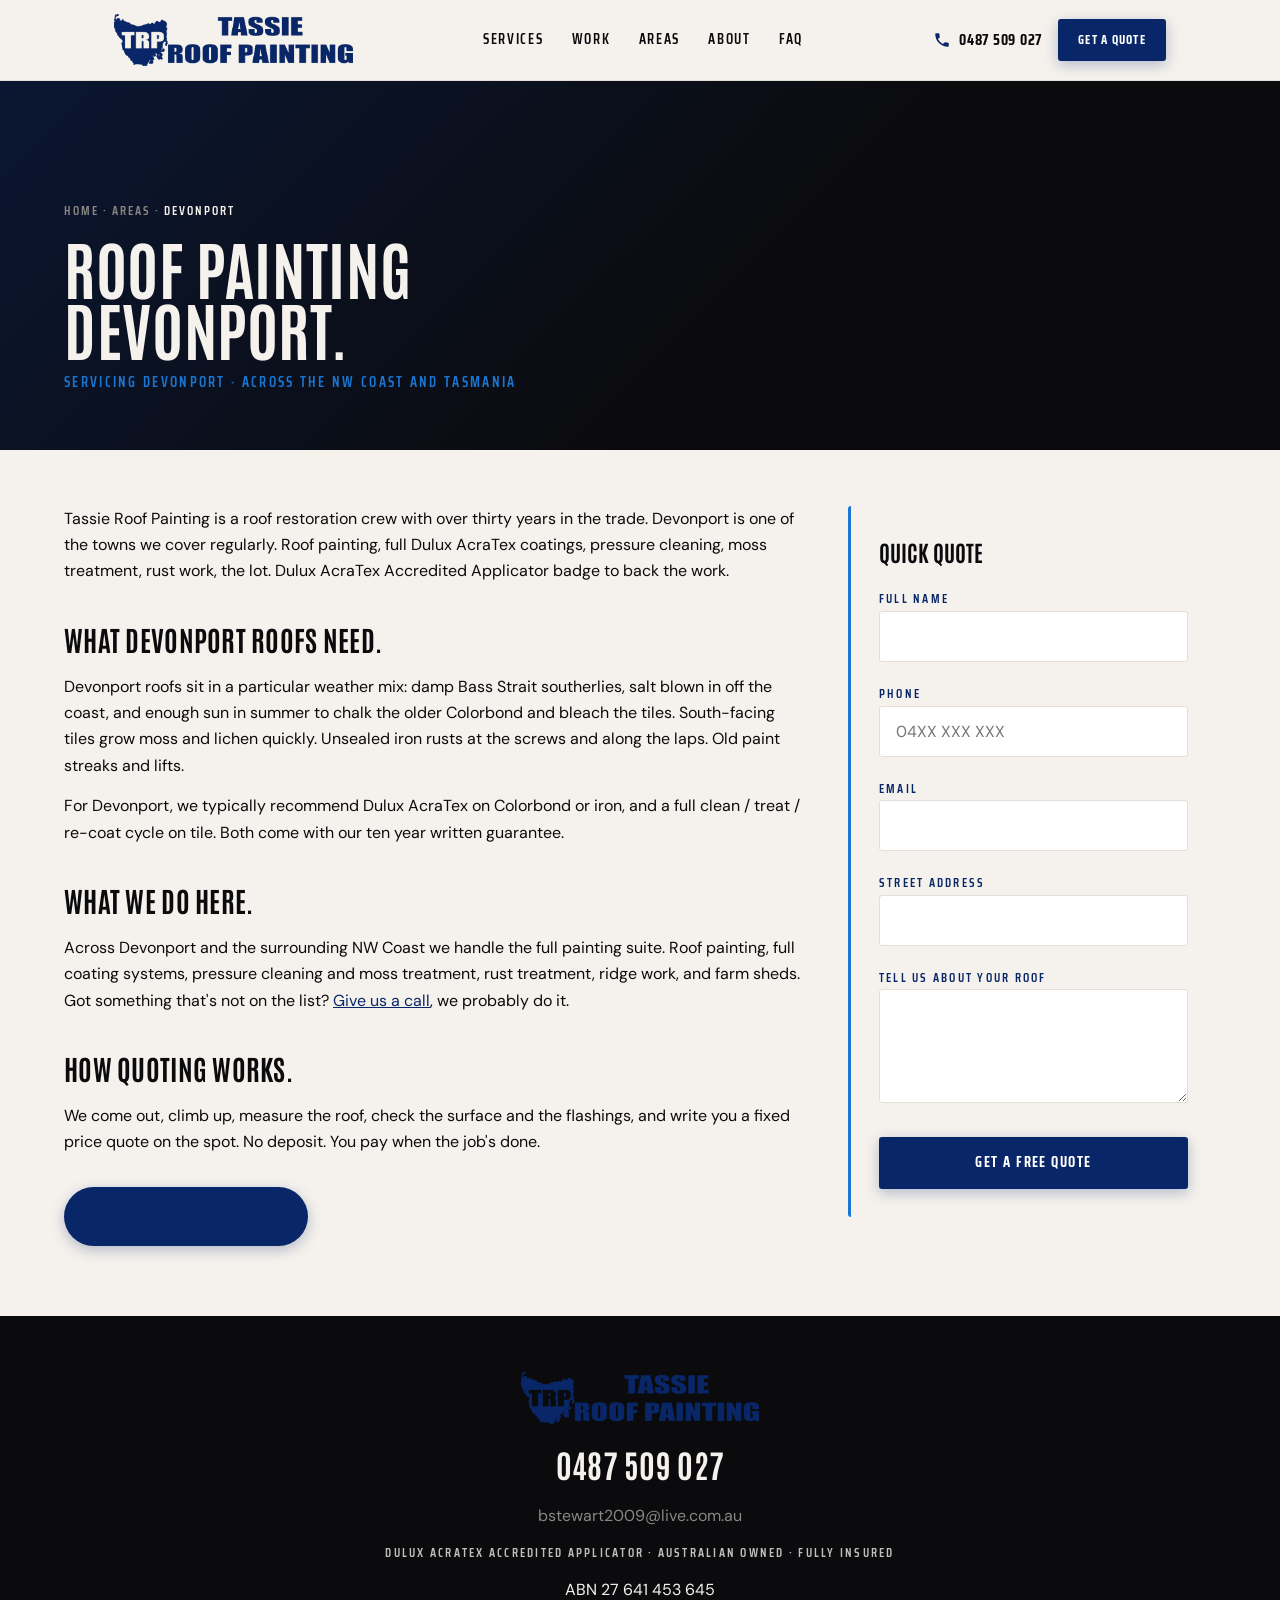
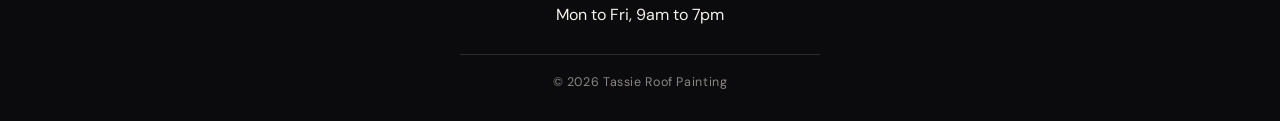
==== commit ccc0cc47: "1" ====
--- a/service-area.html
+++ b/service-area.html
@@ -91,7 +91,7 @@
 <section class="section-paper">
   <div class="wrap local-body">
     <div class="content">
-      <p>Tassie Roof Painting is the Tasmanian arm of the Stewart family partnership &mdash; twenty-five years on Australian roofs and counting. Devonport is one of the towns we cover regularly. Roof painting, full Dulux AcraTex coatings, pressure cleaning, moss treatment, rust work, the lot. Dulux AcraTex Accredited Applicator badge to back the work.</p>
+      <p>Tassie Roof Painting is a roof restoration crew with over thirty years in the trade. Devonport is one of the towns we cover regularly. Roof painting, full Dulux AcraTex coatings, pressure cleaning, moss treatment, rust work, the lot. Dulux AcraTex Accredited Applicator badge to back the work.</p>
 
       <h2>What Devonport roofs need.</h2>
       <p>Devonport roofs sit in a particular weather mix: damp Bass Strait southerlies, salt blown in off the coast, and enough sun in summer to chalk the older Colorbond and bleach the tiles. South-facing tiles grow moss and lichen quickly. Unsealed iron rusts at the screws and along the laps. Old paint streaks and lifts.</p>
@@ -131,7 +131,7 @@
       </a>
       <a href="tel:0487509027" class="footer-phone">0487 509 027</a>
       <a href="mailto:bstewart2009@live.com.au" class="footer-email">bstewart2009@live.com.au</a>
-      <div class="footer-creds">Dulux AcraTex Accredited Applicator &middot; Stewart Family Partnership &middot; Fully Insured</div>
+      <div class="footer-creds">Dulux AcraTex Accredited Applicator &middot; Australian Owned &middot; Fully Insured</div>
       <div class="footer-meta">
         <p>ABN 27 641 453 645</p>
         <p>Mon to Fri, 9am to 7pm</p>
--- a/css/main.css
+++ b/css/main.css
@@ -33,7 +33,7 @@
   --line:       #E3DFD8;
   --brand:      #092768;
   --brand-deep: #051A48;
-  --accent:     #D49B3A;
+  --accent:     #1976D2;
   --white:      #FFFFFF;
 
   --section-py: 56px;
@@ -819,41 +819,6 @@
 .service-card:hover .service-sticker {
   transform: rotate(-4deg) scale(1.05);
 }
-/* "Premium" variant — uses brand navy instead of accent ochre, sits left */
-.service-card .service-tag.service-tag-new {
-  background: var(--brand);
-  color: var(--white);
-  width: 70px;
-  height: 70px;
-  font-size: 0.65rem;
-  letter-spacing: 0.08em;
-}
-
-/* --- Service price badge (e.g. "From $18/m²") -------------------- */
-/* Sits below the round POPULAR sticker on cards that have both, or
-   top-right alone on cards without a service-tag. Pill shape, brand navy. */
-.service-card .service-price-badge {
-  position: absolute;
-  top: 16px;
-  left: 16px;
-  background: var(--brand);
-  color: var(--white);
-  font-family: 'Saira Condensed', sans-serif;
-  font-weight: 700;
-  font-size: 0.78rem;
-  letter-spacing: 0.05em;
-  text-transform: uppercase;
-  padding: 6px 12px;
-  border-radius: 999px;
-  box-shadow: 0 4px 10px rgba(9,39,104,0.18);
-  z-index: 4;
-  white-space: nowrap;
-  transition: transform var(--t) var(--ease);
-}
-.service-card:hover .service-price-badge {
-  transform: translateY(-2px);
-}
-
 .services-cta-block {
   text-align: center;
   margin-top: 40px;
@@ -1626,15 +1591,6 @@
   text-align: center;
   margin-top: auto;
 }
-.review-divider {
-  display: block;
-  width: 60px;
-  height: 1px;
-  background: var(--accent);
-  align-self: flex-end;
-  margin-top: 8px;
-}
-
 .reviews-arrow {
   position: absolute;
   top: 50%;
@@ -2808,3 +2764,184 @@
   .sticky-creds { display: none; }
 }
 
+/* ================================================================
+   TASSIE ROOF PAINTING · v2 additions
+   Placeholder blocks, Watch section, gold review stars, modal redesign
+   ================================================================ */
+
+/* --- Placeholder blocks (image stand-ins) --- */
+.placeholder-block {
+  width: 100%;
+  height: 100%;
+  min-height: 240px;
+  background: linear-gradient(135deg, var(--brand-deep), var(--brand));
+  display: flex;
+  align-items: center;
+  justify-content: center;
+  position: relative;
+}
+.placeholder-block::after {
+  content: "PHOTO COMING SOON";
+  font-family: var(--font-ui);
+  font-size: 0.78rem;
+  letter-spacing: 0.18em;
+  color: rgba(255,255,255,0.35);
+  text-transform: uppercase;
+}
+.placeholder-block.placeholder-before {
+  background: linear-gradient(135deg, #1a2a4f, #2a3a5f);
+}
+.placeholder-block.placeholder-after {
+  background: linear-gradient(135deg, var(--brand), var(--accent));
+}
+.placeholder-block.placeholder-before::after { content: "BEFORE PHOTO COMING SOON"; }
+.placeholder-block.placeholder-after::after  { content: "AFTER PHOTO COMING SOON"; }
+
+/* Hero with no image */
+.hero { background: linear-gradient(135deg, var(--brand-deep), var(--brand)); }
+.hero-bg-desktop, .hero-bg-mobile { display: none !important; }
+
+/* Watch a Job section */
+.watch-section .watch-video {
+  max-width: 960px;
+  margin: 0 auto;
+  border-radius: var(--radius);
+  overflow: hidden;
+  box-shadow: var(--shadow-lg);
+}
+.watch-section .watch-video video {
+  width: 100%;
+  height: auto;
+  display: block;
+}
+.watch-section .watch-cta {
+  margin-top: 32px;
+  display: flex;
+  gap: 16px;
+  justify-content: center;
+  flex-wrap: wrap;
+}
+
+/* Lock review stars to gold so palette swap doesn't recolour them */
+.review-stars svg { fill: #FBBF24 !important; }
+
+/* --- MODAL + LEAD POPUP REDESIGN ---
+   Override the dark theme — light card, branded fields, logo at top */
+.modal-card,
+.lead-popup-card {
+  background: var(--white) !important;
+  color: var(--ink) !important;
+  border-radius: var(--radius);
+  box-shadow: var(--shadow-lg);
+  padding: 32px 28px;
+}
+.modal-logo,
+.lead-popup-logo {
+  display: block;
+  max-width: 220px;
+  height: auto;
+  margin: 0 auto 20px;
+}
+.modal-title,
+.lead-popup-title {
+  color: var(--brand) !important;
+  text-align: center;
+  font-family: var(--font-display);
+  font-size: 1.6rem;
+  letter-spacing: 0.02em;
+  margin-bottom: 6px;
+}
+.modal-sub,
+.lead-popup-sub {
+  color: var(--steel) !important;
+  text-align: center;
+  display: block;
+  margin-bottom: 22px;
+}
+.modal-card .field-label,
+.lead-popup-card .field-label,
+.modal-card label .field-label,
+.lead-popup-card label .field-label {
+  color: var(--brand) !important;
+  font-family: var(--font-ui);
+  font-weight: 700;
+  text-transform: uppercase;
+  letter-spacing: 0.1em;
+  font-size: 0.78rem;
+}
+.modal-card .field-help,
+.lead-popup-card .field-help {
+  color: var(--steel);
+  font-size: 0.85rem;
+}
+.modal-card input[type="text"],
+.modal-card input[type="tel"],
+.modal-card input[type="email"],
+.modal-card textarea,
+.lead-popup-card input[type="text"],
+.lead-popup-card input[type="tel"],
+.lead-popup-card input[type="email"],
+.lead-popup-card textarea {
+  background: var(--paper) !important;
+  border: 1px solid var(--line) !important;
+  color: var(--ink) !important;
+  border-radius: var(--radius);
+  padding: 12px 14px;
+  width: 100%;
+  font-family: var(--font-body);
+  font-size: 1rem;
+  transition: border-color var(--t) var(--ease), box-shadow var(--t) var(--ease);
+}
+.modal-card input:focus,
+.modal-card textarea:focus,
+.lead-popup-card input:focus,
+.lead-popup-card textarea:focus {
+  outline: none;
+  border-color: var(--accent) !important;
+  box-shadow: 0 0 0 3px rgba(25,118,210,0.15) !important;
+}
+.modal-card .file-dropzone,
+.lead-popup-card .file-dropzone {
+  background: var(--paper) !important;
+  border: 1.5px dashed var(--line) !important;
+  color: var(--steel) !important;
+  border-radius: var(--radius);
+  padding: 24px;
+  text-align: center;
+  cursor: pointer;
+  transition: border-color var(--t) var(--ease), background var(--t) var(--ease);
+}
+.modal-card .file-dropzone:hover,
+.lead-popup-card .file-dropzone:hover {
+  border-color: var(--accent) !important;
+  background: #FAFAF6 !important;
+}
+.modal-card .form-submit,
+.lead-popup-card .form-submit {
+  background: var(--brand) !important;
+  color: var(--white) !important;
+  width: 100%;
+  padding: 14px 24px;
+  font-family: var(--font-ui);
+  font-weight: 700;
+  text-transform: uppercase;
+  letter-spacing: 0.1em;
+  border-radius: var(--radius);
+  margin-top: 8px;
+  transition: background var(--t) var(--ease);
+}
+.modal-card .form-submit:hover,
+.lead-popup-card .form-submit:hover {
+  background: var(--brand-deep) !important;
+}
+.modal-card .form-note,
+.lead-popup-card .form-note {
+  color: var(--concrete);
+  text-align: center;
+  font-size: 0.85rem;
+  margin-top: 12px;
+}
+.modal-close,
+.lead-popup-close {
+  color: var(--ink) !important;
+}
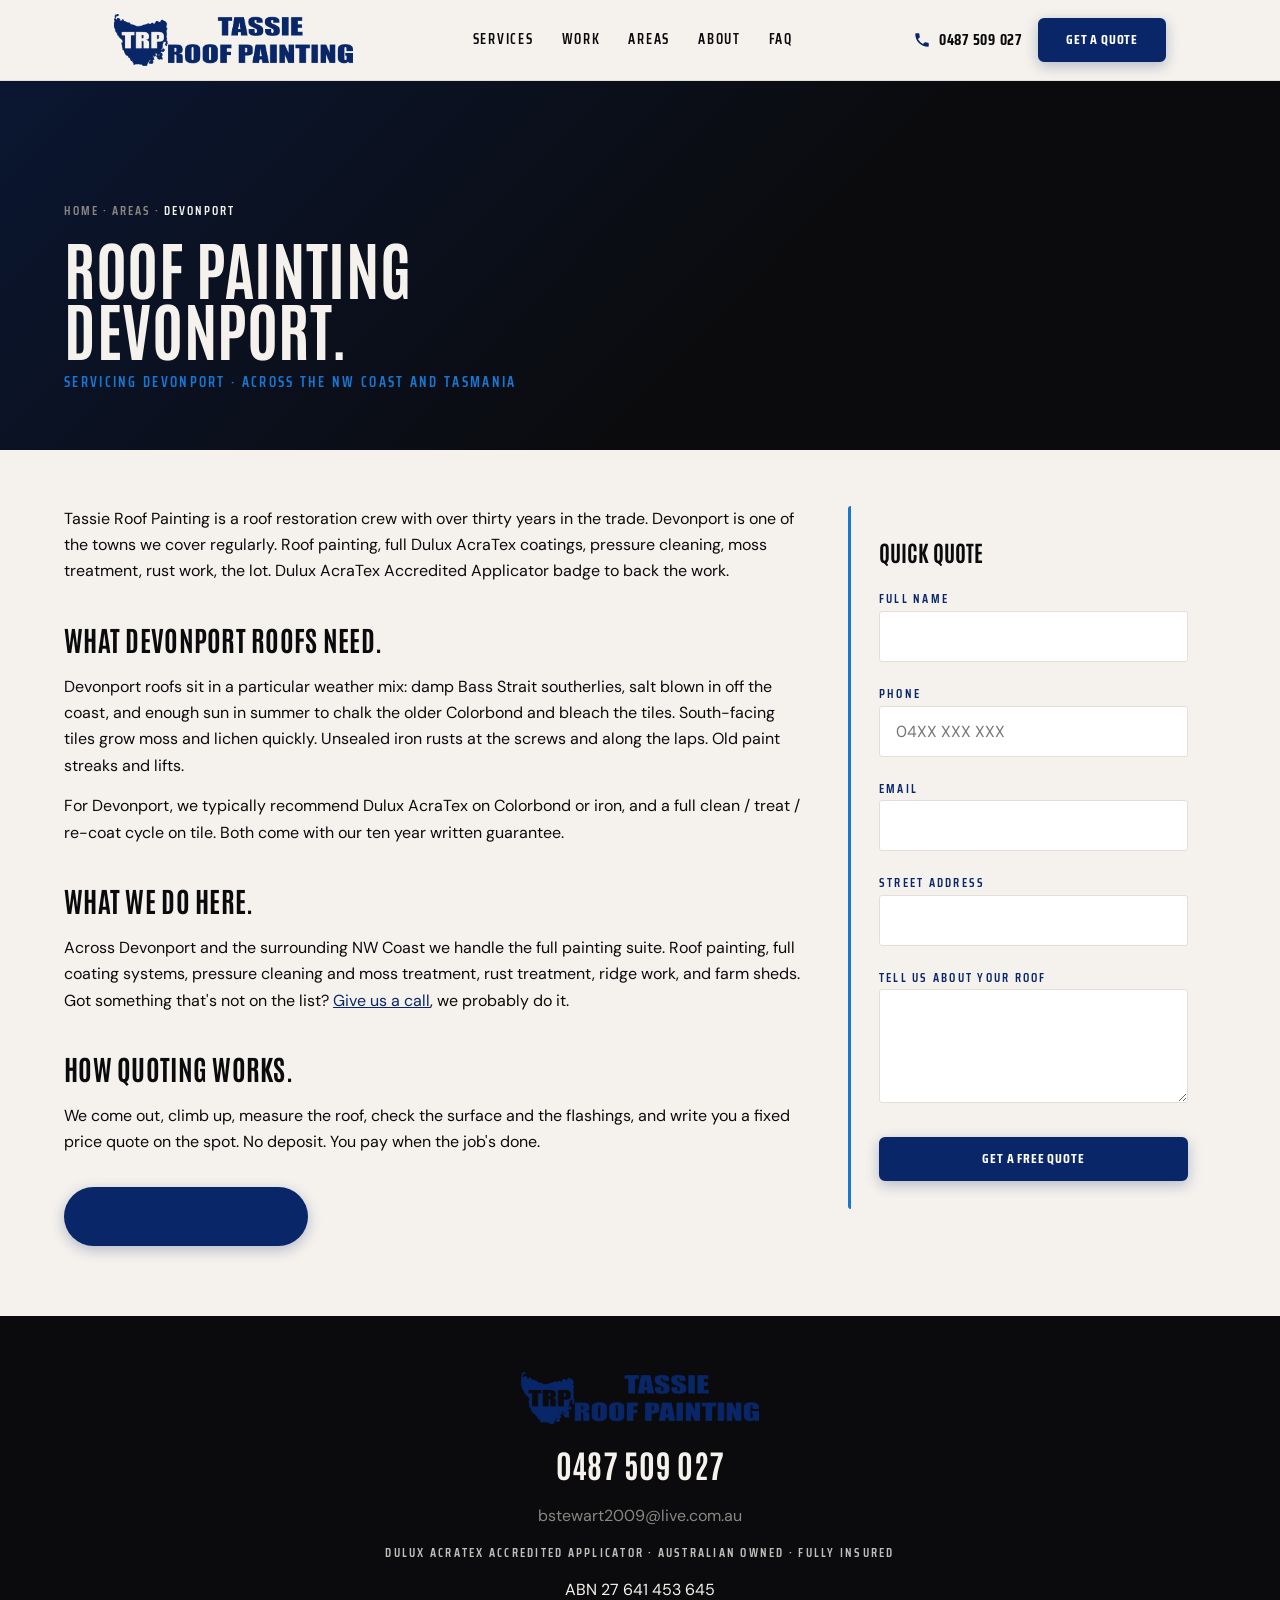
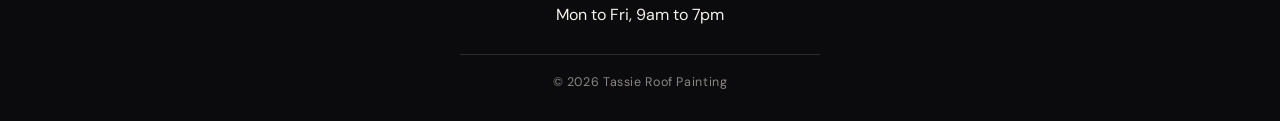
==== commit 9734de4b: "8" ====
--- a/service-area.html
+++ b/service-area.html
@@ -6,11 +6,11 @@
   <title>Roof Painting Devonport · Tassie Roof Painting</title>
   <meta name="description" content="Roof painting for Devonport homes. Colorbond respray, tile re-coating, pressure cleaning, rust treatment. Dulux AcraTex Accredited. Ten year written guarantee. Call 0487 509 027.">
 
-  <link rel="icon" type="image/png" href="images/favicon.png">
-  <link rel="icon" type="image/png" sizes="32x32" href="images/favicon.png">
-  <link rel="icon" type="image/png" sizes="192x192" href="images/favicon.png">
-  <link rel="apple-touch-icon" href="images/favicon.png">
-  <link rel="shortcut icon" href="images/favicon.png">
+  <link rel="icon" type="image/png" href="images/apple-touch-icon.png">
+  <link rel="icon" type="image/png" sizes="32x32" href="images/apple-touch-icon.png">
+  <link rel="icon" type="image/png" sizes="192x192" href="images/apple-touch-icon.png">
+  <link rel="apple-touch-icon" href="images/apple-touch-icon.png">
+  <link rel="shortcut icon" href="images/apple-touch-icon.png">
   <meta name="theme-color" content="#092768">
 
   <link rel="preconnect" href="https://fonts.googleapis.com">
--- a/css/main.css
+++ b/css/main.css
@@ -2799,7 +2799,6 @@
 
 /* Hero with no image */
 .hero { background: linear-gradient(135deg, var(--brand-deep), var(--brand)); }
-.hero-bg-desktop, .hero-bg-mobile { display: none !important; }
 
 /* Watch a Job section */
 .watch-section .watch-video {
@@ -2945,3 +2944,574 @@
 .lead-popup-close {
   color: var(--ink) !important;
 }
+
+/* ================================================================
+   TASSIE ROOF PAINTING · Round 2 additions
+   Hero scrim + mobile photo, mobile services carousel + dots
+   ================================================================ */
+
+/* --- Hero with restored desktop image --- */
+.hero { background: var(--ink); }
+.hero::before {
+  content: "";
+  position: absolute;
+  inset: 0;
+  background: linear-gradient(180deg,
+    rgba(9, 39, 104, 0.45) 0%,
+    rgba(9, 39, 104, 0.18) 38%,
+    rgba(9, 39, 104, 0.10) 100%);
+  z-index: 1;
+  pointer-events: none;
+}
+.hero .hero-content,
+.hero-content {
+  position: relative;
+  z-index: 2;
+}
+.hero-headline,
+.hero-eyebrow,
+.hero-sub,
+.hero-trust {
+  text-shadow: 0 2px 16px rgba(0, 0, 0, 0.40);
+}
+
+/* --- Mobile-only hero photo (sits below text in flow) --- */
+.hero-photo-mobile { display: none; }
+
+@media (max-width: 720px) {
+  .hero { background: linear-gradient(135deg, var(--brand-deep), var(--brand)); }
+  .hero::before { display: none; }
+  .hero-bg-desktop { display: none; }
+  .hero-photo-mobile {
+    display: block;
+    width: 100vw;
+    max-width: 100vw;
+    height: auto;
+    margin-left: calc(50% - 50vw);
+    margin-right: calc(50% - 50vw);
+    margin-top: 24px;
+    margin-bottom: 0;
+    vertical-align: top;
+  }
+  .hero-headline,
+  .hero-eyebrow,
+  .hero-sub,
+  .hero-trust { text-shadow: none; }
+}
+
+/* --- Mobile services carousel (≤720px) --- */
+.services-dots { display: none; }
+
+@media (max-width: 720px) {
+  .services-grid {
+    display: flex !important;
+    flex-wrap: nowrap !important;
+    grid-template-columns: none !important;
+    gap: 16px !important;
+    overflow-x: auto;
+    overflow-y: hidden;
+    scroll-snap-type: x mandatory;
+    scroll-behavior: smooth;
+    -webkit-overflow-scrolling: touch;
+    scrollbar-width: none;
+    padding: 4px 0 16px;
+  }
+  .services-grid::-webkit-scrollbar { display: none; }
+  .services-grid .service-card {
+    flex: 0 0 calc(50% - 8px);
+    min-width: 0;
+    scroll-snap-align: start;
+  }
+  .services-dots {
+    display: flex;
+    justify-content: center;
+    gap: 10px;
+    margin-top: 18px;
+    padding: 0;
+  }
+  .services-dot {
+    width: 8px;
+    height: 8px;
+    border-radius: 50%;
+    background: var(--line);
+    border: none;
+    padding: 0;
+    cursor: pointer;
+    transition: background 200ms ease, width 200ms ease, border-radius 200ms ease;
+  }
+  .services-dot.is-active {
+    background: var(--accent);
+    width: 22px;
+    border-radius: 4px;
+  }
+  .services-dot:focus-visible {
+    outline: 2px solid var(--accent);
+    outline-offset: 2px;
+  }
+}
+
+/* ================================================================
+   ROUND 3 OVERRIDES — fix mobile hero, add desktop scrim,
+   reduce section spacing, equal-size buttons, hide service icons
+   ================================================================ */
+
+/* --- Hide service-card icons (deleted from HTML, but kill any leftover styling) --- */
+.service-card .service-icon { display: none !important; }
+.service-card { padding-top: 28px !important; }
+
+/* ===== DESKTOP HERO (>720px) — full-bleed photo + scrim ===== */
+@media (min-width: 721px) {
+  body .hero {
+    position: relative !important;
+    overflow: hidden !important;
+    background: var(--ink) !important;
+  }
+  body .hero-bg-desktop {
+    display: block !important;
+    position: absolute !important;
+    inset: 0 !important;
+    width: 100% !important;
+    height: 100% !important;
+    object-fit: cover !important;
+    object-position: center !important;
+    z-index: 0 !important;
+  }
+  body .hero::before {
+    content: "" !important;
+    position: absolute !important;
+    inset: 0 !important;
+    background: linear-gradient(180deg,
+      rgba(9, 39, 104, 0.55) 0%,
+      rgba(9, 39, 104, 0.25) 38%,
+      rgba(9, 39, 104, 0.10) 100%) !important;
+    z-index: 1 !important;
+    pointer-events: none !important;
+  }
+  body .hero-content {
+    position: relative !important;
+    z-index: 2 !important;
+  }
+  body .hero-photo-mobile { display: none !important; }
+}
+
+/* ===== MOBILE HERO (≤720px) — solid navy text block + photo below ===== */
+@media (max-width: 720px) {
+  body .hero {
+    background: linear-gradient(180deg, var(--brand-deep) 0%, var(--brand) 100%) !important;
+    position: relative !important;
+    overflow: hidden !important;
+    height: auto !important;
+    min-height: 0 !important;
+    padding: 0 !important;
+    margin: 0 !important;
+    display: block !important;
+  }
+  body .hero::before { display: none !important; }
+  body .hero-bg-desktop { display: none !important; }
+  body .hero-content {
+    position: relative !important;
+    top: auto !important;
+    left: auto !important;
+    right: auto !important;
+    bottom: auto !important;
+    transform: none !important;
+    padding: 44px 24px 28px !important;
+    max-width: none !important;
+    width: 100% !important;
+    margin: 0 !important;
+    box-sizing: border-box !important;
+    text-align: center !important;
+    color: var(--paper) !important;
+  }
+  body .hero-eyebrow {
+    color: var(--accent) !important;
+    text-shadow: none !important;
+    font-size: 0.72rem !important;
+    letter-spacing: 0.16em !important;
+    margin-bottom: 14px !important;
+  }
+  body .hero-headline {
+    color: var(--paper) !important;
+    text-shadow: none !important;
+    font-size: 2.6rem !important;
+    line-height: 0.95 !important;
+    margin: 0 0 18px !important;
+  }
+  body .hero-sub {
+    color: var(--paper) !important;
+    text-shadow: none !important;
+    font-size: 0.95rem !important;
+    line-height: 1.55 !important;
+    margin: 0 auto !important;
+    max-width: none !important;
+  }
+  body .hero-sub-desktop { display: none !important; }
+  body .hero-sub-mobile { display: block !important; }
+  body .hero-trust {
+    color: var(--paper) !important;
+    text-shadow: none !important;
+    margin-top: 18px !important;
+  }
+  body .hero-photo-mobile {
+    display: block !important;
+    width: 100% !important;
+    max-width: 100% !important;
+    height: auto !important;
+    margin: 24px 0 0 !important;
+    padding: 0 !important;
+    vertical-align: top !important;
+    object-fit: cover !important;
+  }
+}
+
+/* ===== EQUAL-SIZE BUTTONS in hero bottom bar ===== */
+.hero-bottom-bar {
+  display: flex !important;
+  align-items: stretch !important;
+  gap: 0 !important;
+}
+.hero-bottom-bar .hero-cta-left,
+.hero-bottom-bar .hero-cta-right {
+  flex: 1 1 50% !important;
+  min-width: 0 !important;
+  display: flex !important;
+  align-items: center !important;
+  justify-content: center !important;
+  padding: 14px 12px !important;
+  font-size: 0.9rem !important;
+  border-radius: 0 !important;
+  height: auto !important;
+  min-height: 56px !important;
+}
+.hero-bottom-bar .hero-scroll-arrow {
+  flex: 0 0 auto !important;
+}
+
+/* Hero CTAs inside the navy block (Get a Free Quote / Call Us) — equal width */
+.hero-ctas {
+  display: flex !important;
+  gap: 12px !important;
+  width: 100% !important;
+  max-width: 480px !important;
+  margin: 0 auto !important;
+}
+.hero-ctas .btn {
+  flex: 1 1 50% !important;
+  min-width: 0 !important;
+  text-align: center !important;
+  padding: 14px 16px !important;
+  white-space: nowrap !important;
+}
+
+/* ===== SECTION SPACING — reduce by ~50% ===== */
+.section-paper,
+.section-dark,
+section.section-paper,
+section.section-dark,
+section[class*="section-"] {
+  padding-top: 56px !important;
+  padding-bottom: 56px !important;
+}
+@media (max-width: 720px) {
+  .section-paper,
+  .section-dark,
+  section.section-paper,
+  section.section-dark,
+  section[class*="section-"] {
+    padding-top: 36px !important;
+    padding-bottom: 36px !important;
+  }
+}
+
+/* ================================================================
+   ROUND 4 OVERRIDES — text over photo on mobile, no hero buttons,
+   compact desktop bottom-bar buttons matching header style
+   ================================================================ */
+
+/* ===== MOBILE HERO (≤720px) — photo as full background, text overlaid ===== */
+@media (max-width: 720px) {
+
+  body .hero {
+    position: relative !important;
+    overflow: hidden !important;
+    padding: 0 !important;
+    margin: 0 !important;
+    min-height: 620px !important;
+    height: auto !important;
+    background: var(--brand-deep) !important;
+    display: block !important;
+  }
+
+  /* Mobile photo becomes the absolute-positioned background */
+  body .hero-photo-mobile {
+    display: block !important;
+    position: absolute !important;
+    top: 0 !important;
+    left: 0 !important;
+    right: 0 !important;
+    bottom: 0 !important;
+    width: 100% !important;
+    height: 100% !important;
+    margin: 0 !important;
+    padding: 0 !important;
+    object-fit: cover !important;
+    object-position: center top !important;
+    z-index: 0 !important;
+    aspect-ratio: unset !important;
+    vertical-align: top !important;
+    max-width: none !important;
+  }
+
+  /* No desktop image on mobile */
+  body .hero-bg-desktop { display: none !important; }
+
+  /* Strong dark scrim from top fading down — text contrast */
+  body .hero::before {
+    content: "" !important;
+    position: absolute !important;
+    inset: 0 !important;
+    background: linear-gradient(180deg,
+      rgba(9, 39, 104, 0.78) 0%,
+      rgba(9, 39, 104, 0.55) 30%,
+      rgba(9, 39, 104, 0.30) 60%,
+      rgba(9, 39, 104, 0.12) 100%) !important;
+    z-index: 1 !important;
+    pointer-events: none !important;
+    display: block !important;
+  }
+
+  /* Hero content sits relative on top of photo + scrim */
+  body .hero-content {
+    position: relative !important;
+    top: auto !important;
+    left: auto !important;
+    right: auto !important;
+    bottom: auto !important;
+    transform: none !important;
+    z-index: 2 !important;
+    padding: 64px 24px 56px !important;
+    text-align: center !important;
+    color: var(--paper) !important;
+    width: 100% !important;
+    max-width: none !important;
+    margin: 0 !important;
+    box-sizing: border-box !important;
+    display: flex !important;
+    flex-direction: column !important;
+    align-items: center !important;
+    gap: 16px !important;
+  }
+
+  body .hero-top,
+  body .hero-bottom {
+    display: flex !important;
+    flex-direction: column !important;
+    align-items: center !important;
+    gap: 14px !important;
+    width: 100% !important;
+  }
+
+  body .hero-eyebrow {
+    color: var(--accent) !important;
+    font-size: 0.72rem !important;
+    letter-spacing: 0.16em !important;
+    margin: 0 !important;
+    text-shadow: 0 2px 8px rgba(0, 0, 0, 0.5) !important;
+  }
+
+  body .hero-headline {
+    color: var(--paper) !important;
+    font-size: 2.6rem !important;
+    line-height: 0.95 !important;
+    margin: 0 !important;
+    text-shadow: 0 2px 12px rgba(0, 0, 0, 0.65) !important;
+  }
+
+  body .hero-sub {
+    color: var(--paper) !important;
+    font-size: 0.95rem !important;
+    line-height: 1.55 !important;
+    margin: 0 auto !important;
+    max-width: none !important;
+    text-shadow: 0 2px 8px rgba(0, 0, 0, 0.55) !important;
+  }
+
+  body .hero-sub-desktop { display: none !important; }
+  body .hero-sub-mobile { display: block !important; }
+
+  body .hero-trust {
+    color: var(--paper) !important;
+    text-shadow: 0 2px 8px rgba(0, 0, 0, 0.5) !important;
+    margin-top: 8px !important;
+    font-size: 0.74rem !important;
+  }
+
+  /* HIDE ALL HERO BUTTONS ON MOBILE — sticky CTA at slot 20 handles all CTAs */
+  body .hero-bottom-bar { display: none !important; }
+  body .hero-ctas { display: none !important; }
+}
+
+/* ===== DESKTOP BOTTOM-BAR BUTTONS — compact, pill-style, match header ===== */
+@media (min-width: 721px) {
+  body .hero-bottom-bar {
+    display: flex !important;
+    align-items: center !important;
+    justify-content: center !important;
+    gap: 16px !important;
+    padding: 14px 24px !important;
+    background: rgba(0, 0, 0, 0.45) !important;
+    backdrop-filter: blur(2px);
+  }
+  body .hero-bottom-bar .hero-cta-left,
+  body .hero-bottom-bar .hero-cta-right {
+    flex: 0 0 auto !important;
+    width: auto !important;
+    padding: 10px 22px !important;
+    font-size: 0.85rem !important;
+    font-weight: 700 !important;
+    letter-spacing: 0.06em !important;
+    border-radius: 8px !important;
+    min-height: 0 !important;
+    height: auto !important;
+    line-height: 1.3 !important;
+    white-space: nowrap !important;
+  }
+  body .hero-bottom-bar .hero-scroll-arrow {
+    flex: 0 0 auto !important;
+    width: 36px !important;
+    height: 36px !important;
+  }
+}
+
+/* ================================================================
+   ROUND 5 — text closer to top, kill blur on bottom bar
+   ================================================================ */
+
+@media (min-width: 721px) {
+  body .hero-content {
+    padding-top: 24px !important;
+    margin-top: 0 !important;
+    justify-content: flex-start !important;
+  }
+  body .hero-bottom-bar {
+    background: transparent !important;
+    backdrop-filter: none !important;
+    -webkit-backdrop-filter: none !important;
+  }
+}
+
+/* === ROUND 6 PHASE 1 === watch-section CTAs equal width */
+.watch-section .watch-cta,
+.watch-cta {
+  display: flex !important;
+  gap: 14px !important;
+  justify-content: center !important;
+  align-items: stretch !important;
+  flex-wrap: wrap !important;
+}
+.watch-section .watch-cta .btn,
+.watch-cta .btn {
+  flex: 0 1 260px !important;
+  min-width: 240px !important;
+  max-width: 280px !important;
+  text-align: center !important;
+  white-space: nowrap !important;
+}
+@media (max-width: 720px) {
+  .watch-section .watch-cta .btn,
+  .watch-cta .btn {
+    flex: 1 1 100% !important;
+    max-width: 320px !important;
+  }
+}
+
+/* === ROUND 6 PHASE 2 === every button matches header GET A QUOTE geometry */
+.btn,
+button.btn,
+a.btn,
+input[type="submit"].btn,
+.cta-button,
+.lead-popup .btn,
+.modal .btn,
+.quote-form button,
+.quote-form input[type="submit"],
+.sticky-mobile-cta .btn,
+.sticky-mobile-cta a.btn {
+  border-radius: 6px !important;
+  padding: 12px 26px !important;
+  font-size: 0.85rem !important;
+  font-weight: 700 !important;
+  letter-spacing: 0.06em !important;
+  text-transform: uppercase !important;
+  line-height: 1.2 !important;
+  min-height: 44px !important;
+  white-space: nowrap !important;
+  display: inline-flex !important;
+  align-items: center !important;
+  justify-content: center !important;
+  text-align: center !important;
+  border-width: 2px !important;
+  box-sizing: border-box !important;
+  transition: all 0.2s ease !important;
+}
+/* Sticky mobile CTA — tighter padding so two buttons fit side-by-side */
+.sticky-mobile-cta .btn,
+.sticky-mobile-cta a.btn {
+  flex: 1 1 50% !important;
+  font-size: 0.78rem !important;
+  padding: 14px 14px !important;
+  letter-spacing: 0.04em !important;
+}
+
+/* === ROUND 6 PHASE 3 === desktop hero text starts immediately below header bar */
+@media (min-width: 720px) {
+  .hero-content {
+    padding-top: 100px !important;
+  }
+}
+
+/* === ROUND 6 PHASE 4 (REPLACED) === gentle mobile parity — only collapse multi-column grids */
+@media (max-width: 720px) {
+  .services-grid,
+  .reviews-grid,
+  .areas-grid,
+  .colour-grid,
+  .featured-job-grid {
+    grid-template-columns: 1fr !important;
+  }
+  .reveal {
+    opacity: 1 !important;
+    transform: none !important;
+  }
+}
+/* Hero buttons stay desktop-only */
+@media (max-width: 720px) {
+  .hero-bottom-bar,
+  .hero-ctas {
+    display: none !important;
+  }
+}
+
+/* === ROUND 7 HERO FIX === desktop hero text top-anchored just below header bar */
+/* Diagnosis: a prior override set align-items:center on .hero, which vertically  */
+/* centred the text inside the 820px tall hero. Original codebase used            */
+/* align-items:flex-start with padding-top:100px to clear the header. This        */
+/* override restores that geometry.                                                */
+@media (min-width: 721px) {
+  .hero {
+    display: flex !important;
+    align-items: flex-start !important;
+    justify-content: center !important;
+    padding-top: 100px !important;
+    padding-bottom: 80px !important;
+    min-height: 820px !important;
+  }
+  .hero-content {
+    margin-top: 0 !important;
+    padding-top: 0 !important;
+    align-self: flex-start !important;
+    transform: none !important;
+    top: auto !important;
+    position: relative !important;
+  }
+}
